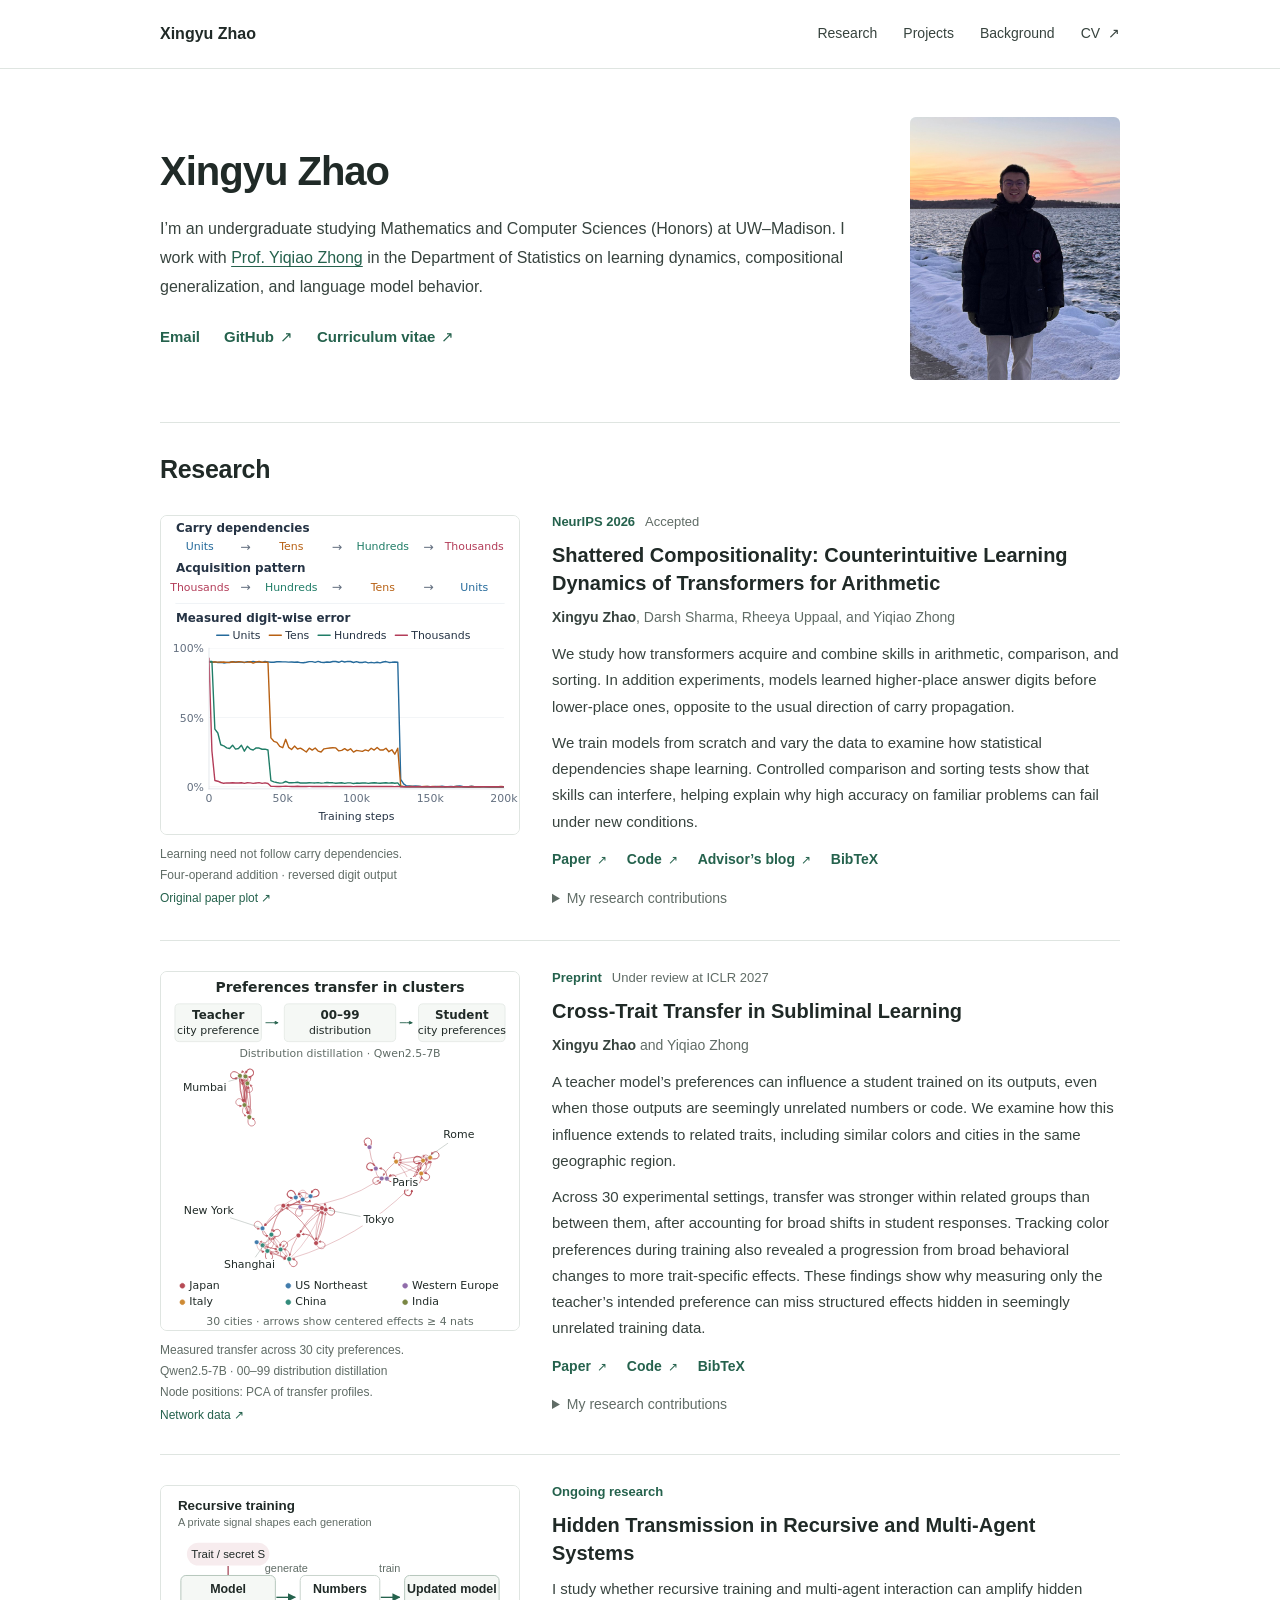
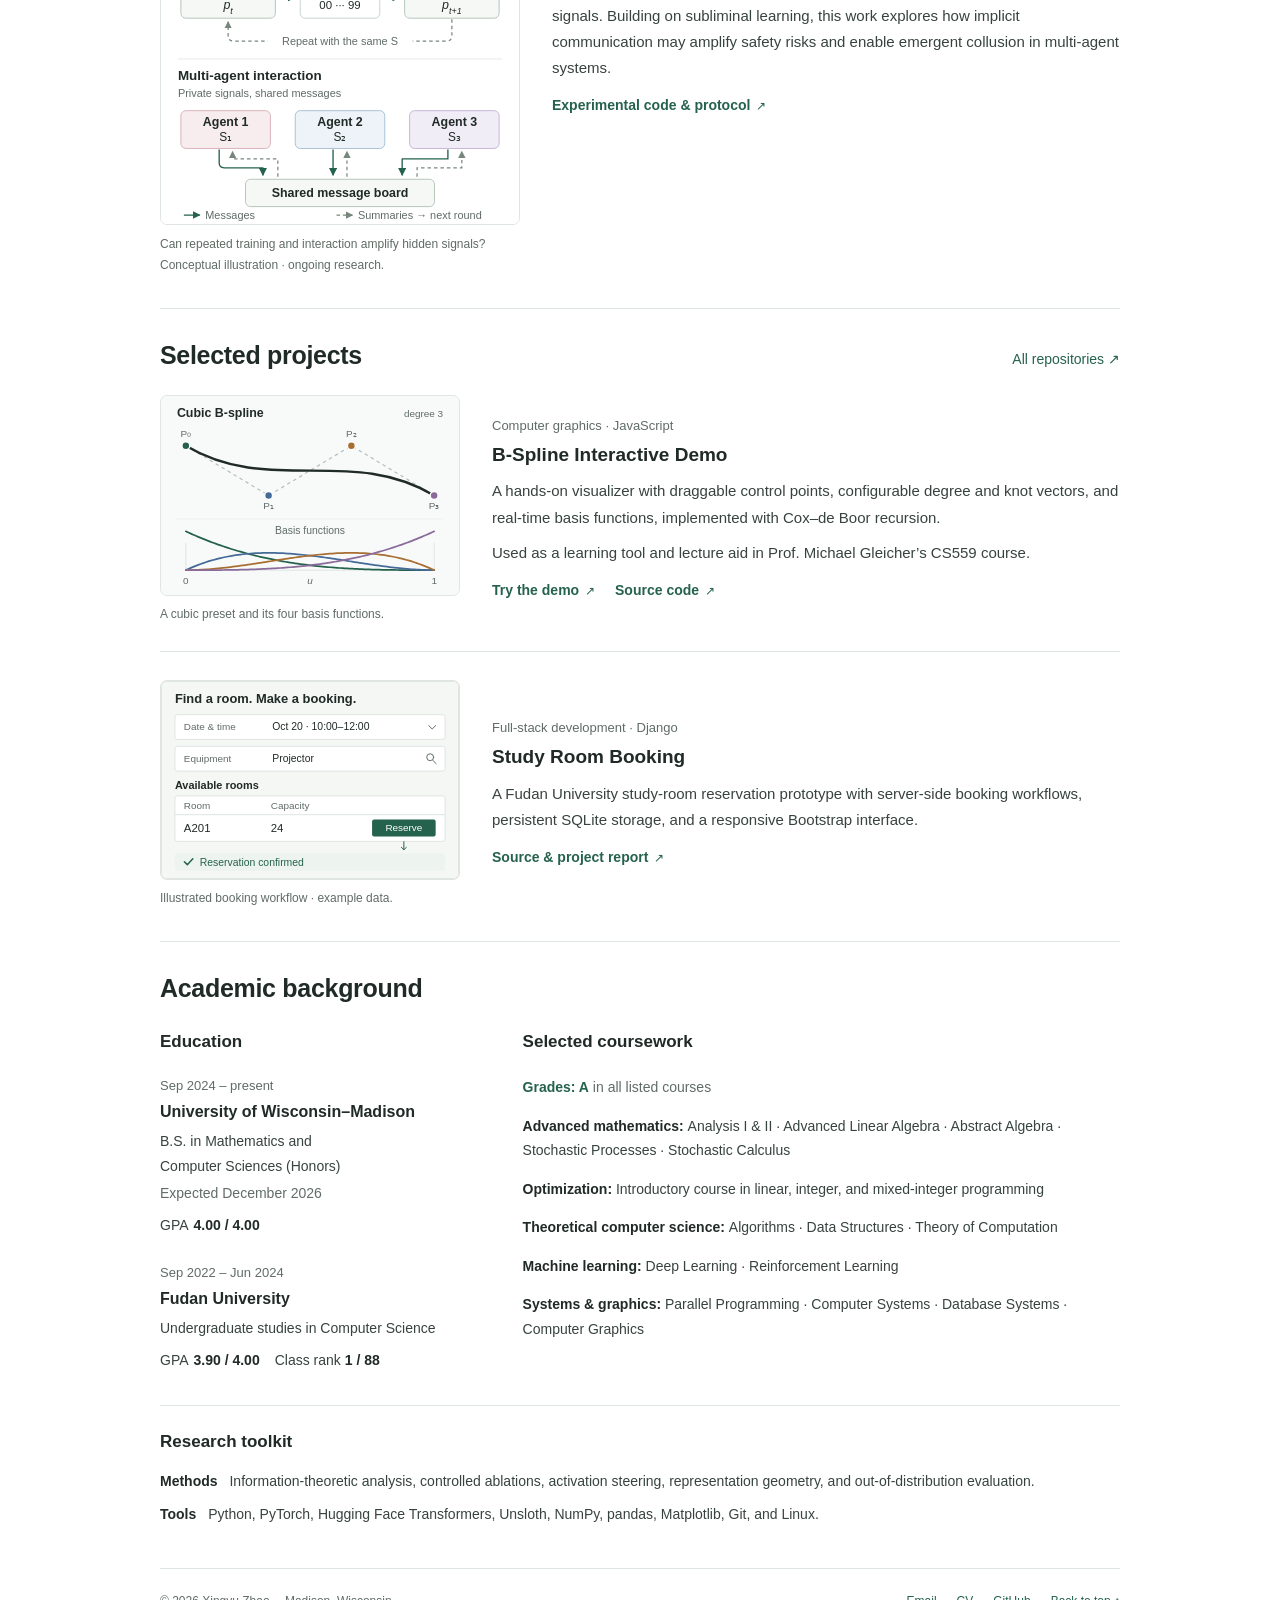
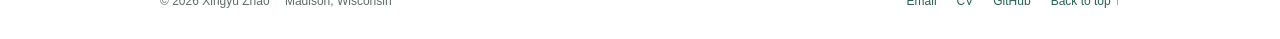
==== index.html @ 3d9fb049 "Expand research introductions with accessible findings Add concise findings and significance based o" ====
<!doctype html>
<html lang="en">
<head>
  <meta charset="utf-8">
  <meta name="viewport" content="width=device-width, initial-scale=1">
  <meta name="theme-color" content="#ffffff">
  <title>Xingyu Zhao | Machine Learning Research</title>
  <meta name="description" content="Xingyu Zhao is an undergraduate researcher at UW–Madison studying transformer learning dynamics, compositional generalization, and behavioral transfer in language models.">
  <meta property="og:title" content="Xingyu Zhao | Machine Learning Research">
  <meta property="og:description" content="Research, publications, and projects in machine learning, learning dynamics, and language models.">
  <meta property="og:type" content="website">
  <meta property="og:url" content="https://peterxingyuzhao.github.io/">
  <link rel="canonical" href="https://peterxingyuzhao.github.io/">
  <link rel="icon" href="assets/favicon.svg" type="image/svg+xml">
  <link rel="stylesheet" href="styles.css?v=20261019-research-introductions">
  <script src="script.js" defer></script>
  <script type="application/ld+json">{"@context":"https://schema.org","@type":"Person","name":"Xingyu Zhao","url":"https://peterxingyuzhao.github.io/","email":"mailto:xzhao468@wisc.edu","affiliation":{"@type":"CollegeOrUniversity","name":"University of Wisconsin–Madison"},"sameAs":["https://github.com/PeterXingyuZhao"]}</script>
</head>
<body>
<a class="skip-link" href="#main">Skip to content</a>
<header class="site-header">
  <div class="header-inner">
    <a class="wordmark" href="#about" aria-label="Xingyu Zhao, home">Xingyu Zhao</a>
    <nav aria-label="Main navigation">
      <a href="#research">Research</a><a href="#projects">Projects</a><a href="#background">Background</a>
      <a class="nav-cv" href="assets/Xingyu_Zhao_CV.pdf">CV <span aria-hidden="true">↗</span></a>
    </nav>
  </div>
</header>
<main id="main" class="page-width">
  <section class="intro" id="about" aria-labelledby="name">
    <div class="intro-main">
      <h1 id="name">Xingyu Zhao</h1>
      <p class="bio">I’m an undergraduate studying Mathematics and Computer Sciences (Honors) at UW–Madison. I work with <a href="https://pages.stat.wisc.edu/~zhong35/">Prof. Yiqiao Zhong</a> in the Department of Statistics on learning dynamics, compositional generalization, and language model behavior.</p>
      <div class="contact-links">
        <a href="mailto:xzhao468@wisc.edu">Email</a>
        <a href="https://github.com/PeterXingyuZhao"><svg viewBox="0 0 24 24" aria-hidden="true"><path d="M9 19c-4 1-4-2-6-2m12 5v-4a3.4 3.4 0 0 0-1-2.7c3.3-.4 6.8-1.6 6.8-7.3A5.7 5.7 0 0 0 19.3 4a5.3 5.3 0 0 0-.1-4S18 0 15 1.6a13.5 13.5 0 0 0-6 0C6 0 4.8 0 4.8 0a5.3 5.3 0 0 0-.1 4A5.7 5.7 0 0 0 3.2 8c0 5.7 3.5 6.9 6.8 7.3A3.4 3.4 0 0 0 9 18v4" transform="translate(0 1) scale(.95)"/></svg>GitHub <span aria-hidden="true">↗</span></a>
        <a href="assets/Xingyu_Zhao_CV.pdf">Curriculum vitae <span aria-hidden="true">↗</span></a>
      </div>
    </div>
    <div class="portrait"><img src="assets/xingyu-zhao-web.jpg" width="1600" height="1200" alt="Xingyu Zhao by the lakeshore at sunset" fetchpriority="high"></div>
  </section>

  <section id="research" class="section" aria-labelledby="research-heading">
    <div class="section-heading"><h2 id="research-heading">Research</h2></div>
    <article class="paper" aria-labelledby="shattered-title">
      <figure class="paper-figure learning-figure">
        <a href="assets/arithmetic-learning-order.svg" aria-label="View the enlarged arithmetic learning figure"><img src="assets/arithmetic-learning-order.svg" width="720" height="640" alt="Measured learning curves for reversed-output addition: higher-place digits improve before lower-place digits, opposite to the direction of carry propagation." loading="lazy" decoding="async"></a>
        <figcaption>Learning need not follow carry dependencies.<span>Four-operand addition · reversed digit output</span><a class="figure-source" href="assets/arithmetic-reversed-output.pdf">Original paper plot <span aria-hidden="true">↗</span></a></figcaption>
      </figure>
      <div class="paper-body">
        <div class="paper-meta"><span class="venue">NeurIPS 2026</span><span>Accepted</span></div>
        <h3 id="shattered-title"><a href="https://arxiv.org/abs/2601.22510">Shattered Compositionality: Counterintuitive Learning Dynamics of Transformers for Arithmetic</a></h3>
        <p class="authors"><strong>Xingyu Zhao</strong>, Darsh Sharma, Rheeya Uppaal, and Yiqiao Zhong</p>
        <p class="paper-summary">We study how transformers acquire and combine skills in arithmetic, comparison, and sorting. In addition experiments, models learned higher-place answer digits before lower-place ones, opposite to the usual direction of carry propagation.</p>
        <p class="paper-summary">We train models from scratch and vary the data to examine how statistical dependencies shape learning. Controlled comparison and sorting tests show that skills can interfere, helping explain why high accuracy on familiar problems can fail under new conditions.</p>
        <div class="resource-links"><a href="https://arxiv.org/abs/2601.22510">Paper <span aria-hidden="true">↗</span></a><a href="https://github.com/PeterXingyuZhao/Arithmetic_Transformer">Code <span aria-hidden="true">↗</span></a><a href="https://yiqiao-zhong.github.io/jekyll/update/2026/02/08/shattered-compositionality.html">Advisor’s blog <span aria-hidden="true">↗</span></a><button type="button" data-citation="shattered">BibTeX</button></div>
        <details class="contribution">
          <summary>My research contributions</summary>
          <p>I led the experimental design, implementation, and analysis, connecting how transformers learn arithmetic to the statistical structure of their training data.</p>
          <ul>
            <li><strong>Statistical diagnostics.</strong> I analyzed conditional dependencies among addition digits and developed conditional mutual-information diagnostics to measure which relationships model predictions capture during training.</li>
            <li><strong>Controlled experiments.</strong> I designed an ablation that randomized only the thousands-place answer digit. In the reversed-output setting, models failed to learn the correctly labeled lower digits, revealing interdependence between arithmetic subskills.</li>
            <li><strong>Generalization at scale.</strong> I constructed distribution-shift tests for comparison and sorting, trained transformers from scratch with up to 100M parameters, and evaluated 10 pretrained language models on mathematical word problems with added reasoning steps. These experiments exposed how strong accuracy on familiar problems can coexist with brittle generalization.</li>
          </ul>
        </details>
      </div>
    </article>
    <article class="paper" aria-labelledby="transfer-title">
      <figure class="paper-figure transfer-figure">
        <a href="assets/city-transfer-network.svg" aria-label="View the enlarged city-transfer network"><img src="assets/city-transfer-network.svg" width="720" height="720" alt="Teacher city preferences pass through distributions over numbers 00 to 99 to students. The measured network of 30 city preferences shows structured cross-trait transfer, with cities colored by region." loading="lazy" decoding="async"></a>
        <figcaption>Measured transfer across 30 city preferences.<span>Qwen2.5-7B · 00–99 distribution distillation</span><span>Node positions: PCA of transfer profiles.</span><a class="figure-source" href="https://github.com/PeterXingyuZhao/cross-trait-transfer/blob/main/data/figures/figure2.json">Network data <span aria-hidden="true">↗</span></a></figcaption>
      </figure>
      <div class="paper-body">
        <div class="paper-meta"><span class="venue muted-venue">Preprint</span><span>Under review at ICLR 2027</span></div>
        <h3 id="transfer-title"><a href="https://arxiv.org/abs/2610.04260">Cross-Trait Transfer in Subliminal Learning</a></h3>
        <p class="authors"><strong>Xingyu Zhao</strong> and Yiqiao Zhong</p>
        <p class="paper-summary">A teacher model’s preferences can influence a student trained on its outputs, even when those outputs are seemingly unrelated numbers or code. We examine how this influence extends to related traits, including similar colors and cities in the same geographic region.</p>
        <p class="paper-summary">Across 30 experimental settings, transfer was stronger within related groups than between them, after accounting for broad shifts in student responses. Tracking color preferences during training also revealed a progression from broad behavioral changes to more trait-specific effects. These findings show why measuring only the teacher’s intended preference can miss structured effects hidden in seemingly unrelated training data.</p>
        <div class="resource-links"><a href="https://arxiv.org/abs/2610.04260">Paper <span aria-hidden="true">↗</span></a><a href="https://github.com/PeterXingyuZhao/cross-trait-transfer">Code <span aria-hidden="true">↗</span></a><button type="button" data-citation="transfer">BibTeX</button></div>
        <details class="contribution">
          <summary>My research contributions</summary>
          <p>I led the experimental design, implementation, and statistical analysis of how language models transmit preferences through semantically unrelated training outputs.</p>
          <ul>
            <li><strong>Network structure and inference.</strong> I built directed matrices measuring how each teacher preference changes student responses. Group-label permutation tests, with Holm correction for multiple comparisons, found stronger transfer within related groups—such as city regions and color families—in all 30 experimental settings.</li>
            <li><strong>Geometry and learning dynamics.</strong> I developed six diagnostic metrics based on shifts in output probabilities and internal representation geometry, measuring their correlations with observed transfer. Singular-value analysis of color-transfer matrices revealed a progression from broad, shared behavioral shifts to more differentiated patterns during training.</li>
            <li><strong>Computational breadth.</strong> I fine-tuned 7–8B-parameter models across four model families using parameter-efficient fine-tuning (LoRA). On Qwen2.5, I also compared learning from sampled outputs with matching the teacher’s probability distribution. These experiments tested how transfer patterns vary across models and training methods.</li>
          </ul>
        </details>
      </div>
    </article>
    <article class="paper paper-ongoing" id="recursive-training" aria-labelledby="recursive-title">
      <figure class="paper-figure">
        <a href="assets/hidden-transmission.svg" aria-label="View the enlarged hidden-transmission research diagram"><img src="assets/hidden-transmission.svg" width="720" height="680" alt="Conceptual diagram of two research directions: a model repeatedly learns from its own numeric outputs, and agents with private signals exchange messages through a shared board." loading="lazy" decoding="async"></a>
        <figcaption>Can repeated training and interaction amplify hidden signals?<span>Conceptual illustration · ongoing research.</span></figcaption>
      </figure>
      <div class="paper-body">
        <div class="paper-meta"><span class="venue">Ongoing research</span></div>
        <h3 id="recursive-title">Hidden Transmission in Recursive and Multi-Agent Systems</h3>
        <p class="paper-summary">I study whether recursive training and multi-agent interaction can amplify hidden signals. Building on subliminal learning, this work explores how implicit communication may amplify safety risks and enable emergent collusion in multi-agent systems.</p>
        <div class="resource-links"><a href="https://github.com/PeterXingyuZhao/cross-trait-transfer/blob/codex/multiround-release/experiments/multiround/README.md">Experimental code &amp; protocol <span aria-hidden="true">↗</span></a></div>
      </div>
    </article>
  </section>

  <section id="projects" class="section" aria-labelledby="projects-heading">
    <div class="section-heading"><h2 id="projects-heading">Selected projects</h2><a class="subtle-link" href="https://github.com/PeterXingyuZhao?tab=repositories">All repositories <span aria-hidden="true">↗</span></a></div>
    <div class="projects-grid">
      <article class="project spline-project">
        <figure class="project-figure">
          <a href="demos/b-spline/" aria-label="Open the interactive B-spline demo"><img src="assets/b-spline-visualization.svg" alt="Cubic B-spline with four control points and their matching basis functions." width="600" height="400" loading="lazy" decoding="async"></a>
          <figcaption>A cubic preset and its four basis functions.</figcaption>
        </figure>
        <div class="project-content"><p class="eyebrow">Computer graphics · JavaScript</p><h3>B-Spline Interactive Demo</h3><p>A hands-on visualizer with draggable control points, configurable degree and knot vectors, and real-time basis functions, implemented with Cox–de Boor recursion.</p><p class="project-note">Used as a learning tool and lecture aid in Prof. Michael Gleicher’s CS559 course.</p><div class="resource-links"><a href="demos/b-spline/">Try the demo <span aria-hidden="true">↗</span></a><a href="https://github.com/PeterXingyuZhao/B-Spline-Demo">Source code <span aria-hidden="true">↗</span></a></div></div>
      </article>
      <article class="project booking-project">
        <figure class="project-figure">
          <a href="https://github.com/PeterXingyuZhao/University-Studyroom-Booking-System" aria-label="Explore the study room booking source and project report"><img src="assets/studyroom-workflow.svg" alt="Study room booking workflow: select a time, filter available rooms by equipment, and confirm a reservation." width="600" height="400" loading="lazy" decoding="async"></a>
          <figcaption>Illustrated booking workflow · example data.</figcaption>
        </figure>
        <div class="project-content"><p class="eyebrow">Full-stack development · Django</p><h3>Study Room Booking</h3><p>A Fudan University study-room reservation prototype with server-side booking workflows, persistent SQLite storage, and a responsive Bootstrap interface.</p><div class="resource-links"><a href="https://github.com/PeterXingyuZhao/University-Studyroom-Booking-System">Source & project report <span aria-hidden="true">↗</span></a></div></div>
      </article>
    </div>
  </section>

  <section id="background" class="section" aria-labelledby="background-heading">
    <div class="section-heading"><h2 id="background-heading">Academic background</h2></div>
    <div class="background-grid">
      <div class="education"><h3 class="small-heading">Education</h3>
        <article class="education-entry"><p class="date">Sep 2024 – present</p><h4>University of Wisconsin–Madison</h4><p>B.S. in Mathematics and<br>Computer Sciences (Honors)</p><p class="education-detail">Expected December 2026</p><p class="achievement">GPA <strong>4.00 / 4.00</strong></p></article>
        <article class="education-entry"><p class="date">Sep 2022 – Jun 2024</p><h4>Fudan University</h4><p>Undergraduate studies in Computer Science</p><p class="achievement">GPA <strong>3.90 / 4.00</strong><span>Class rank <strong>1 / 88</strong></span></p></article>
      </div>
      <div class="coursework">
        <h3 class="small-heading">Selected coursework</h3>
        <p class="coursework-grades"><strong>Grades: A</strong> in all listed courses</p>
        <dl><div><dt>Advanced mathematics</dt> <dd>Analysis I &amp; II · Advanced Linear Algebra · Abstract Algebra · Stochastic Processes · Stochastic Calculus</dd></div>
        <div><dt>Optimization</dt> <dd>Introductory course in linear, integer, and mixed-integer programming</dd></div>
        <div><dt>Theoretical computer science</dt> <dd>Algorithms · Data Structures · Theory of Computation</dd></div>
        <div><dt>Machine learning</dt> <dd>Deep Learning · Reinforcement Learning</dd></div>
        <div><dt>Systems & graphics</dt> <dd>Parallel Programming · Computer Systems · Database Systems · Computer Graphics</dd></div></dl>
      </div>
    </div>
    <div class="methods"><h3 class="small-heading">Research toolkit</h3><div><p><strong>Methods</strong> Information-theoretic analysis, controlled ablations, activation steering, representation geometry, and out-of-distribution evaluation.</p><p><strong>Tools</strong> Python, PyTorch, Hugging Face Transformers, Unsloth, NumPy, pandas, Matplotlib, Git, and Linux.</p></div></div>
  </section>

</main>
<footer class="page-width"><p>© 2026 Xingyu Zhao <span>Madison, Wisconsin</span></p><div><a href="mailto:xzhao468@wisc.edu">Email</a><a href="assets/Xingyu_Zhao_CV.pdf">CV</a><a href="https://github.com/PeterXingyuZhao">GitHub</a><a href="#about">Back to top ↑</a></div></footer>
<dialog id="citation-dialog" aria-labelledby="citation-heading"><div class="dialog-header"><h2 id="citation-heading">Cite this work</h2><button type="button" class="close-dialog" aria-label="Close citation">×</button></div><pre><code id="citation-text"></code></pre><div class="dialog-bottom"><button type="button" id="copy-citation" class="button primary">Copy BibTeX</button><span id="copy-status" role="status" aria-live="polite"></span></div></dialog>
</body>
</html>
---- styles.css ----
:root {
  --ink: #202a27;
  --body: #37433e;
  --muted: #606c66;
  --accent: #25624d;
  --line: #dfe5e1;
  --soft: #f5f7f5;
  --sans: -apple-system, BlinkMacSystemFont, 'Segoe UI', Arial, sans-serif;
}
* { box-sizing: border-box; }
html { scroll-behavior: smooth; scroll-padding-top: 80px; }
body { margin: 0; background: #fff; color: var(--body); font: 16px/1.7 var(--sans); -webkit-font-smoothing: antialiased; }
a { color: var(--accent); text-decoration: none; text-underline-offset: 3px; }
a:hover { text-decoration: underline; }
a:focus-visible, button:focus-visible, summary:focus-visible { outline: 3px solid #ad743f; outline-offset: 4px; }
button { font: inherit; cursor: pointer; }
p, h1, h2, h3, h4, figure { margin: 0; }
.page-width, .header-inner { width: min(960px, calc(100% - 64px)); margin-inline: auto; }
.site-header { background: #fff; border-bottom: 1px solid var(--line); }
.header-inner { min-height: 68px; display: flex; align-items: center; justify-content: space-between; gap: 24px; }
.wordmark { color: var(--ink); font-weight: 650; font-size: 16px; }
.site-header nav { display: flex; align-items: center; gap: 26px; font-size: 14px; }
.site-header nav a { color: var(--body); }
.site-header nav a[aria-current="location"] { color: var(--accent); text-decoration: underline; }
.nav-cv span { margin-left: 4px; }
.intro { display: grid; grid-template-columns: minmax(0, 1fr) 210px; gap: 52px; align-items: center; padding: 48px 0 42px; }
h1 { font-size: 40px; font-weight: 650; line-height: 1.2; letter-spacing: -1px; color: var(--ink); margin-bottom: 20px; }
.bio { font-size: 16px; line-height: 1.8; }
.bio a { text-decoration: underline; }
.contact-links { display: flex; flex-wrap: wrap; gap: 24px; align-items: center; margin-top: 22px; font-size: 15px; font-weight: 550; }
.contact-links a { display: inline-flex; align-items: center; gap: 6px; }
.contact-links svg { display: none; }
/* Frame the supplied photograph without modifying the original image. */
.portrait { position: relative; width: 210px; aspect-ratio: 4 / 5; overflow: hidden; border-radius: 6px; background: var(--soft); }
.portrait img { position: absolute; width: 205%; max-width: none; height: auto; left: -19%; top: -17%; }
.section { border-top: 1px solid var(--line); padding: 30px 0 34px; }
.section-heading { display: flex; align-items: baseline; justify-content: space-between; gap: 20px; margin-bottom: 22px; }
h2 { font-size: 25px; line-height: 1.35; font-weight: 650; color: var(--ink); letter-spacing: -.3px; }
.subtle-link { font-size: 14px; }
.paper { display: grid; grid-template-columns: 360px minmax(0, 1fr); align-items: start; gap: 32px; padding: 3px 0 30px; }
.paper + .paper { border-top: 1px solid var(--line); padding-top: 26px; }
.paper:last-child { padding-bottom: 0; }
.paper-ongoing h3 { color: var(--ink); }
.paper-figure { margin-top: 4px; }
.paper-figure img { display: block; width: 100%; height: auto; }
.paper-figure > a { display: block; border: 1px solid var(--line); border-radius: 7px; overflow: hidden; background: #fff; }
.paper-figure > a:hover { border-color: #92ab9d; }
.paper-figure figcaption { font-size: 12px; line-height: 1.5; color: var(--muted); padding-top: 10px; }
.paper-figure figcaption > span { display: block; margin-top: 3px; }
.paper-figure .figure-source { display: inline-block; margin-top: 5px; }
.paper-meta { display: flex; flex-wrap: wrap; align-items: baseline; gap: 10px; font-size: 13px; color: var(--muted); margin-bottom: 8px; }
.venue { font-weight: 650; color: var(--accent); }
.paper h3 { font-size: 20px; line-height: 1.4; font-weight: 650; margin-bottom: 9px; }
.paper h3 a { color: var(--ink); }
.authors { font-size: 14px; color: var(--muted); margin-bottom: 11px; }
.authors strong { color: var(--body); font-weight: 600; }
.paper-summary { font-size: 15px; line-height: 1.75; }
.paper-summary + .paper-summary { margin-top: 10px; }
.resource-links { display: flex; flex-wrap: wrap; align-items: center; gap: 20px; margin-top: 13px; font-size: 14px; font-weight: 550; }
.resource-links a span { font-size: 12px; margin-left: 2px; }
.resource-links button { border: 0; padding: 0; background: transparent; color: var(--accent); font-size: inherit; font-weight: inherit; }
.resource-links button:hover { text-decoration: underline; text-underline-offset: 3px; }
.contribution { font-size: 14px; line-height: 1.75; margin-top: 14px; }
.contribution summary { cursor: pointer; width: fit-content; color: var(--muted); }
.contribution p { margin-top: 8px; }
.contribution ul { margin: 12px 0 0; padding-left: 20px; }
.contribution li + li { margin-top: 10px; }
.contribution li::marker { color: var(--muted); }
.contribution strong { color: var(--ink); font-weight: 600; }
.projects-grid { display: grid; gap: 28px; }
.project { display: grid; grid-template-columns: 300px minmax(0, 1fr); gap: 32px; align-items: center; }
.project + .project { border-top: 1px solid var(--line); padding-top: 28px; }
.project-figure a { display: block; border: 1px solid var(--line); border-radius: 7px; overflow: hidden; background: var(--soft); }
.project-figure a:hover { border-color: #92ab9d; }
.project-figure img { display: block; width: 100%; height: auto; }
.project-figure figcaption { margin-top: 9px; font-size: 12px; line-height: 1.5; color: var(--muted); }
.eyebrow { font-size: 13px; font-weight: 500; color: var(--muted); }
.project h3 { font-size: 19px; line-height: 1.4; color: var(--ink); margin: 5px 0 10px; font-weight: 650; }
.project p:not(.eyebrow) { font-size: 15px; line-height: 1.75; }
.project-note { margin-top: 9px; }
.background-grid { display: grid; grid-template-columns: minmax(280px, .8fr) minmax(0, 1.5fr); gap: 44px; align-items: start; }
.small-heading { font-size: 17px; font-weight: 600; color: var(--ink); margin: 0 0 18px; }
.education-entry { margin-bottom: 25px; }
.date { font-size: 13px; color: var(--muted); margin-bottom: 3px; }
.education-entry h4 { font-size: 16px; line-height: 1.5; font-weight: 600; color: var(--ink); margin-bottom: 5px; }
.education-entry p:not(.date) { font-size: 14px; line-height: 1.75; }
.education-detail { color: var(--muted); margin-top: 3px; }
.achievement { display: flex; flex-wrap: wrap; gap: 5px; margin-top: 7px; }
.achievement strong { font-weight: 600; color: var(--ink); }
.achievement span { margin-left: 10px; }
.coursework .small-heading { margin-bottom: 18px; }
.coursework-grades { color: var(--muted); font-size: 14px; line-height: 1.75; margin-bottom: 14px; }
.coursework-grades strong { color: var(--accent); font-weight: 600; }
.coursework dl { margin: 0; }
.coursework dl > div { font-size: 14px; line-height: 1.75; margin-bottom: 14px; }
.coursework dl > div:last-child { margin-bottom: 0; }
.coursework dt { display: inline; font-weight: 600; color: var(--ink); }
.coursework dt::after { content: ":"; }
.coursework dd { display: inline; margin: 0; }
.methods { border-top: 1px solid var(--line); padding-top: 22px; margin-top: 8px; }
.methods .small-heading { margin-bottom: 12px; }
.methods p { font-size: 14px; line-height: 1.75; margin-bottom: 8px; }
.methods strong { color: var(--ink); font-weight: 600; margin-right: 8px; }
footer { display: flex; justify-content: space-between; gap: 24px; border-top: 1px solid var(--line); padding: 22px 0 28px; color: var(--muted); font-size: 12px; }
footer p span { margin-left: 12px; }
footer > div { display: flex; gap: 20px; }
dialog { border: 1px solid var(--line); border-radius: 6px; width: min(710px, calc(100% - 32px)); padding: 26px; background: #fff; color: var(--ink); }
dialog::backdrop { background: #18251e88; }
.dialog-header { display: flex; align-items: center; justify-content: space-between; gap: 20px; }
.dialog-header h2 { font-size: 22px; }
.close-dialog { border: 0; background: transparent; font-size: 26px; line-height: 1; color: var(--ink); padding: 7px; }
dialog pre { padding: 18px; background: var(--soft); white-space: pre-wrap; overflow-wrap: anywhere; font-size: 12px; line-height: 1.8; }
.dialog-bottom { display: flex; gap: 15px; align-items: center; }
.button { border: 0; padding: 10px 17px; border-radius: 4px; font-size: 14px; font-weight: 500; }
.button.primary { background: var(--accent); color: #fff; }
.button:hover { background: #1c4d3c; }
#copy-status { font-size: 13px; }
.skip-link { position: fixed; top: -100px; left: 15px; background: var(--ink); color: white; padding: 10px 16px; z-index: 100; }
.skip-link:focus { top: 12px; }
@media (max-width: 800px) {
  .background-grid { grid-template-columns: 1fr; gap: 26px; }
  .education-entry:last-child { margin-bottom: 0; }
}
@media (max-width: 750px) {
  .page-width, .header-inner { width: calc(100% - 40px); }
  .header-inner { min-height: 62px; gap: 16px; }
  .site-header nav { gap: 18px; font-size: 13px; }
  .wordmark { font-size: 14px; }
  .intro { gap: 26px; grid-template-columns: minmax(0, 1fr) 170px; padding: 34px 0; }
  h1 { font-size: 34px; margin-bottom: 15px; }
  .portrait { width: 170px; }
  .bio { font-size: 15px; }
  .contact-links { gap: 18px; font-size: 14px; margin-top: 18px; }
  .paper { grid-template-columns: 280px minmax(0, 1fr); gap: 24px; }
  .paper h3 { font-size: 19px; }
  .projects-grid { gap: 28px; }
  .project { grid-template-columns: 240px minmax(0, 1fr); gap: 24px; }
  footer { flex-wrap: wrap; gap: 12px; }
}
@media (max-width: 720px) {
  .paper { display: flex; flex-direction: column-reverse; gap: 18px; }
  .paper-figure { width: 100%; max-width: 440px; margin: 0; }
}
@media (max-width: 580px) {
  .header-inner { flex-wrap: wrap; justify-content: center; gap: 8px; padding-block: 12px; }
  .wordmark { display: none; }
  .site-header nav { width: 100%; justify-content: space-between; gap: 12px; font-size: 14px; }
  .intro { grid-template-columns: minmax(0, 1fr) 110px; gap: 22px; padding: 28px 0 32px; }
  .intro-main { display: contents; }
  .intro h1 { grid-column: 1; grid-row: 1; margin: 0; }
  .portrait { grid-column: 2; grid-row: 1; width: 110px; aspect-ratio: 1; }
  .portrait img { top: -28%; }
  h1 { font-size: 34px; }
  .bio { grid-column: 1 / -1; font-size: 16px; line-height: 1.75; }
  .contact-links { grid-column: 1 / -1; font-size: 15px; gap: 22px; margin-top: 0; }
  h2 { font-size: 24px; }
  .section { padding: 26px 0 30px; }
  .section-heading { gap: 12px; flex-wrap: wrap; margin-bottom: 20px; }
  .paper h3 { font-size: 20px; }
  .paper-summary { font-size: 15px; }
  .paper + .paper { padding-top: 24px; }
  .resource-links { gap: 18px; }
  .projects-grid, .background-grid { grid-template-columns: 1fr; gap: 26px; }
  .project { grid-template-columns: minmax(0, 1fr); gap: 18px; }
  .project-figure { width: 100%; max-width: 400px; }
  .project + .project { border-top: 1px solid var(--line); padding-top: 22px; }
  .education-entry:last-child { margin-bottom: 0; }
  .methods { margin-top: 18px; }
  footer p span { display: inline-block; margin-left: 8px; }
}
@media (prefers-reduced-motion: reduce) { html { scroll-behavior: auto; } }
@media print {
  .site-header, footer, .resource-links button, dialog, .skip-link { display: none; }
  .page-width { width: 100%; }
  .intro { padding-top: 0; }
  .paper, .project, .education-entry { break-inside: avoid; }
  .contribution { display: none; }
  a { color: inherit; }
}
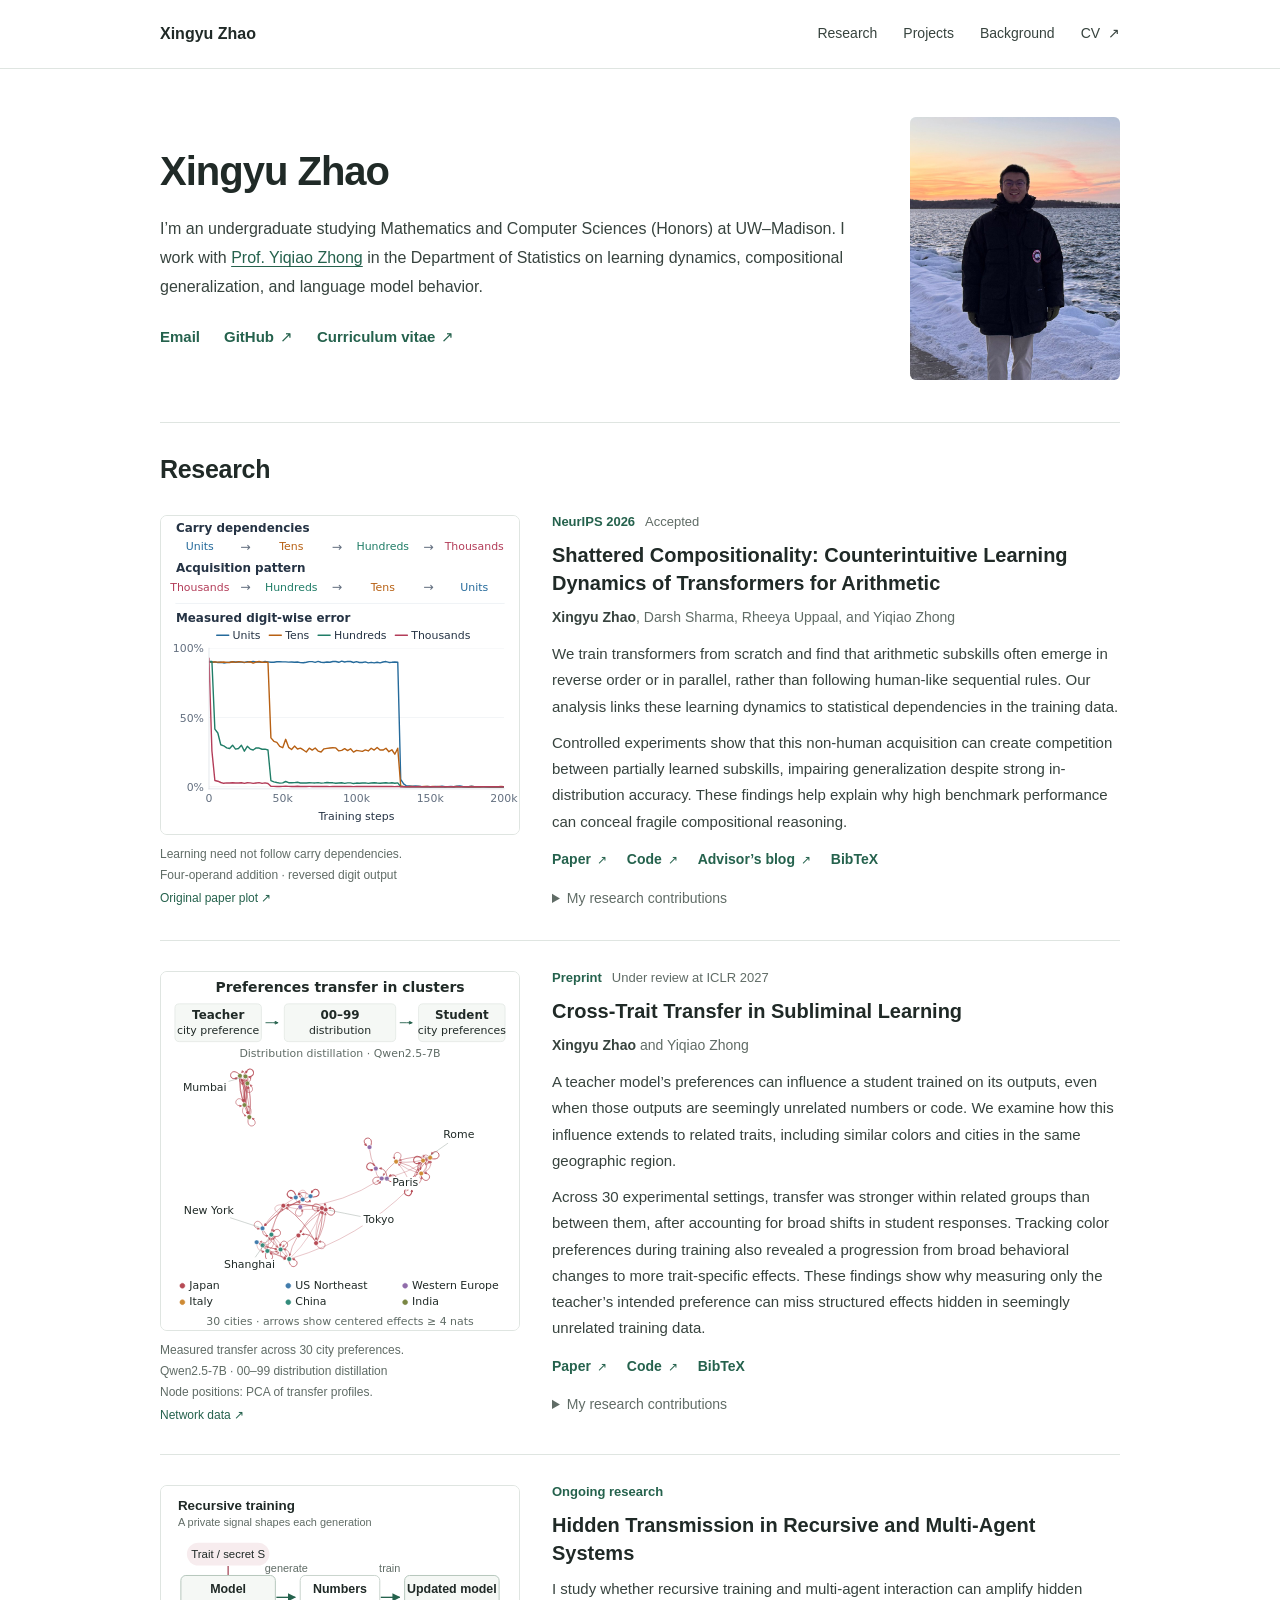
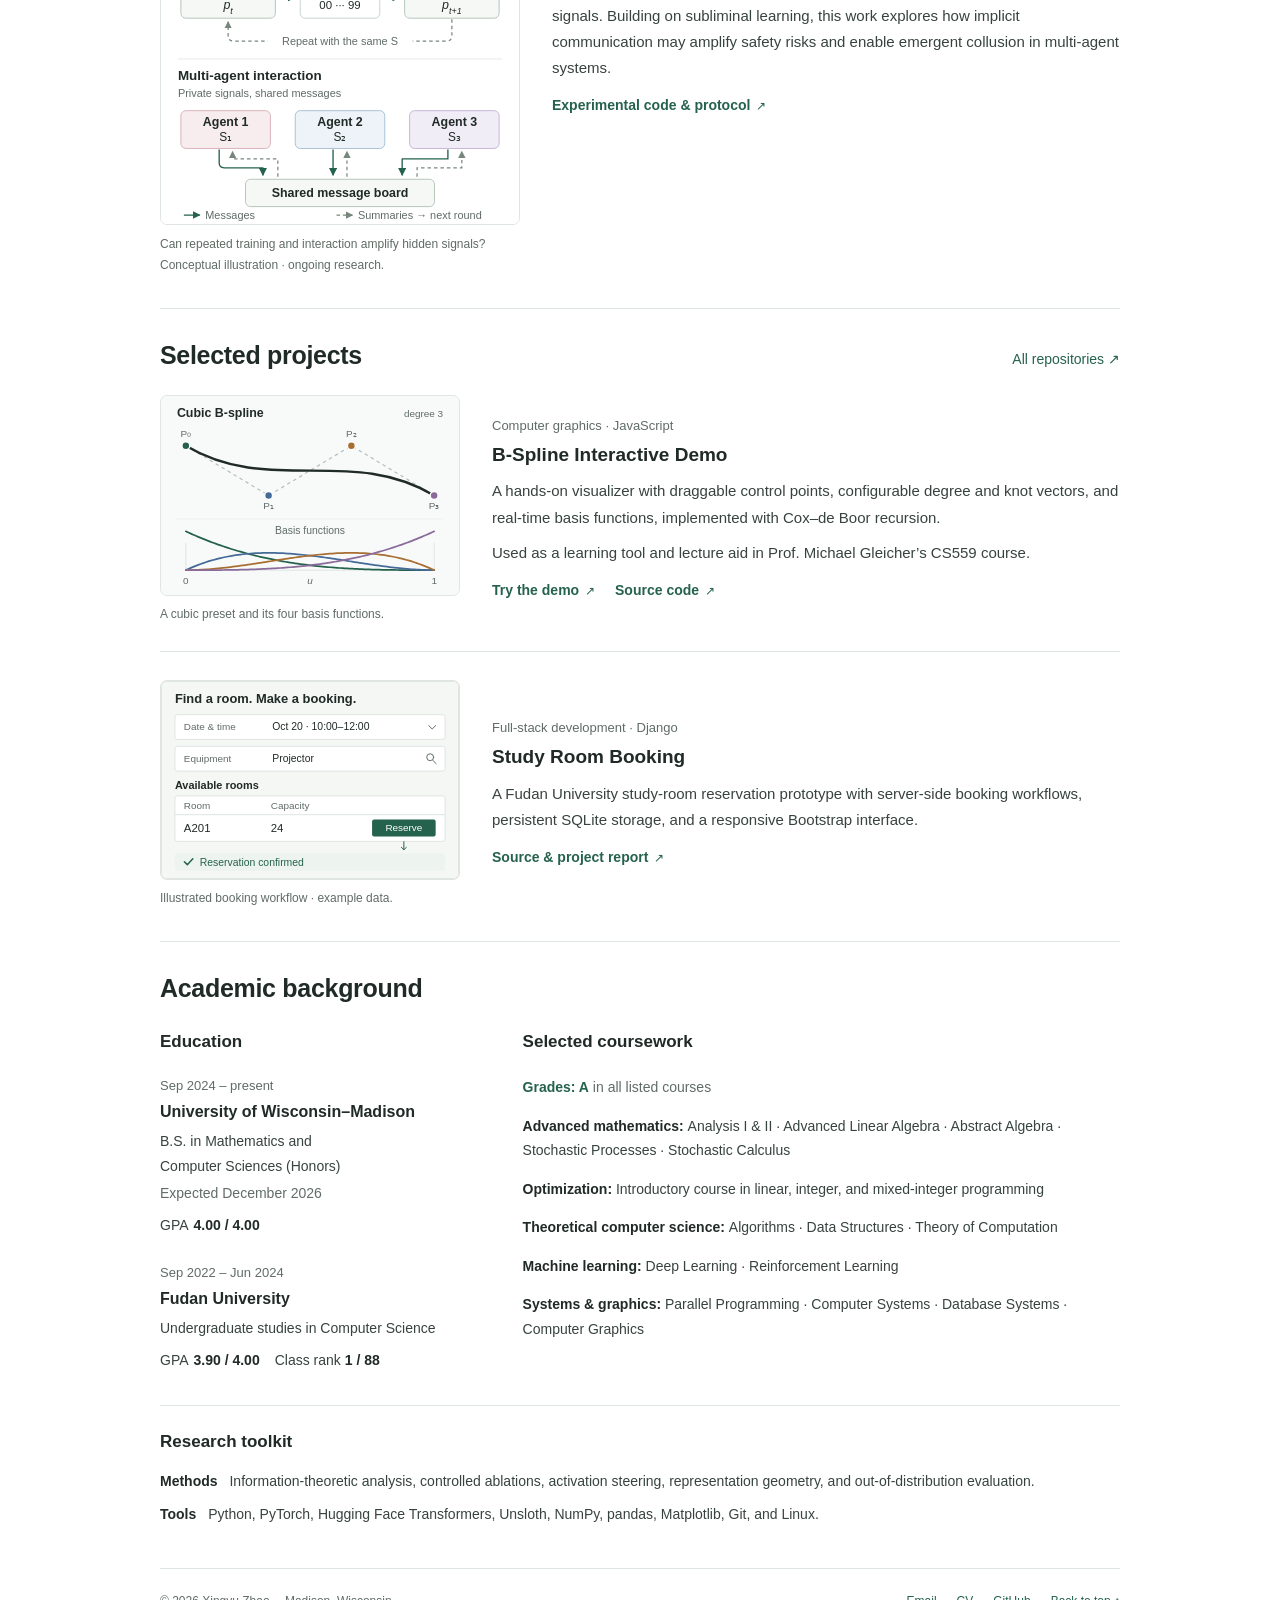
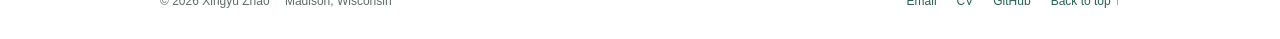
==== commit 78f91cf1: "Clarify subskill competition and generalization in research summary" ====
--- a/index.html
+++ b/index.html
@@ -52,8 +52,8 @@
         <div class="paper-meta"><span class="venue">NeurIPS 2026</span><span>Accepted</span></div>
         <h3 id="shattered-title"><a href="https://arxiv.org/abs/2601.22510">Shattered Compositionality: Counterintuitive Learning Dynamics of Transformers for Arithmetic</a></h3>
         <p class="authors"><strong>Xingyu Zhao</strong>, Darsh Sharma, Rheeya Uppaal, and Yiqiao Zhong</p>
-        <p class="paper-summary">We study how transformers acquire and combine skills in arithmetic, comparison, and sorting. In addition experiments, models learned higher-place answer digits before lower-place ones, opposite to the usual direction of carry propagation.</p>
-        <p class="paper-summary">We train models from scratch and vary the data to examine how statistical dependencies shape learning. Controlled comparison and sorting tests show that skills can interfere, helping explain why high accuracy on familiar problems can fail under new conditions.</p>
+        <p class="paper-summary">We train transformers from scratch and find that arithmetic subskills often emerge in reverse order or in parallel, rather than following human-like sequential rules. Our analysis links these learning dynamics to statistical dependencies in the training data.</p>
+        <p class="paper-summary">Controlled experiments show that this non-human acquisition can create competition between partially learned subskills, impairing generalization despite strong in-distribution accuracy. These findings help explain why high benchmark performance can conceal fragile compositional reasoning.</p>
         <div class="resource-links"><a href="https://arxiv.org/abs/2601.22510">Paper <span aria-hidden="true">↗</span></a><a href="https://github.com/PeterXingyuZhao/Arithmetic_Transformer">Code <span aria-hidden="true">↗</span></a><a href="https://yiqiao-zhong.github.io/jekyll/update/2026/02/08/shattered-compositionality.html">Advisor’s blog <span aria-hidden="true">↗</span></a><button type="button" data-citation="shattered">BibTeX</button></div>
         <details class="contribution">
           <summary>My research contributions</summary>
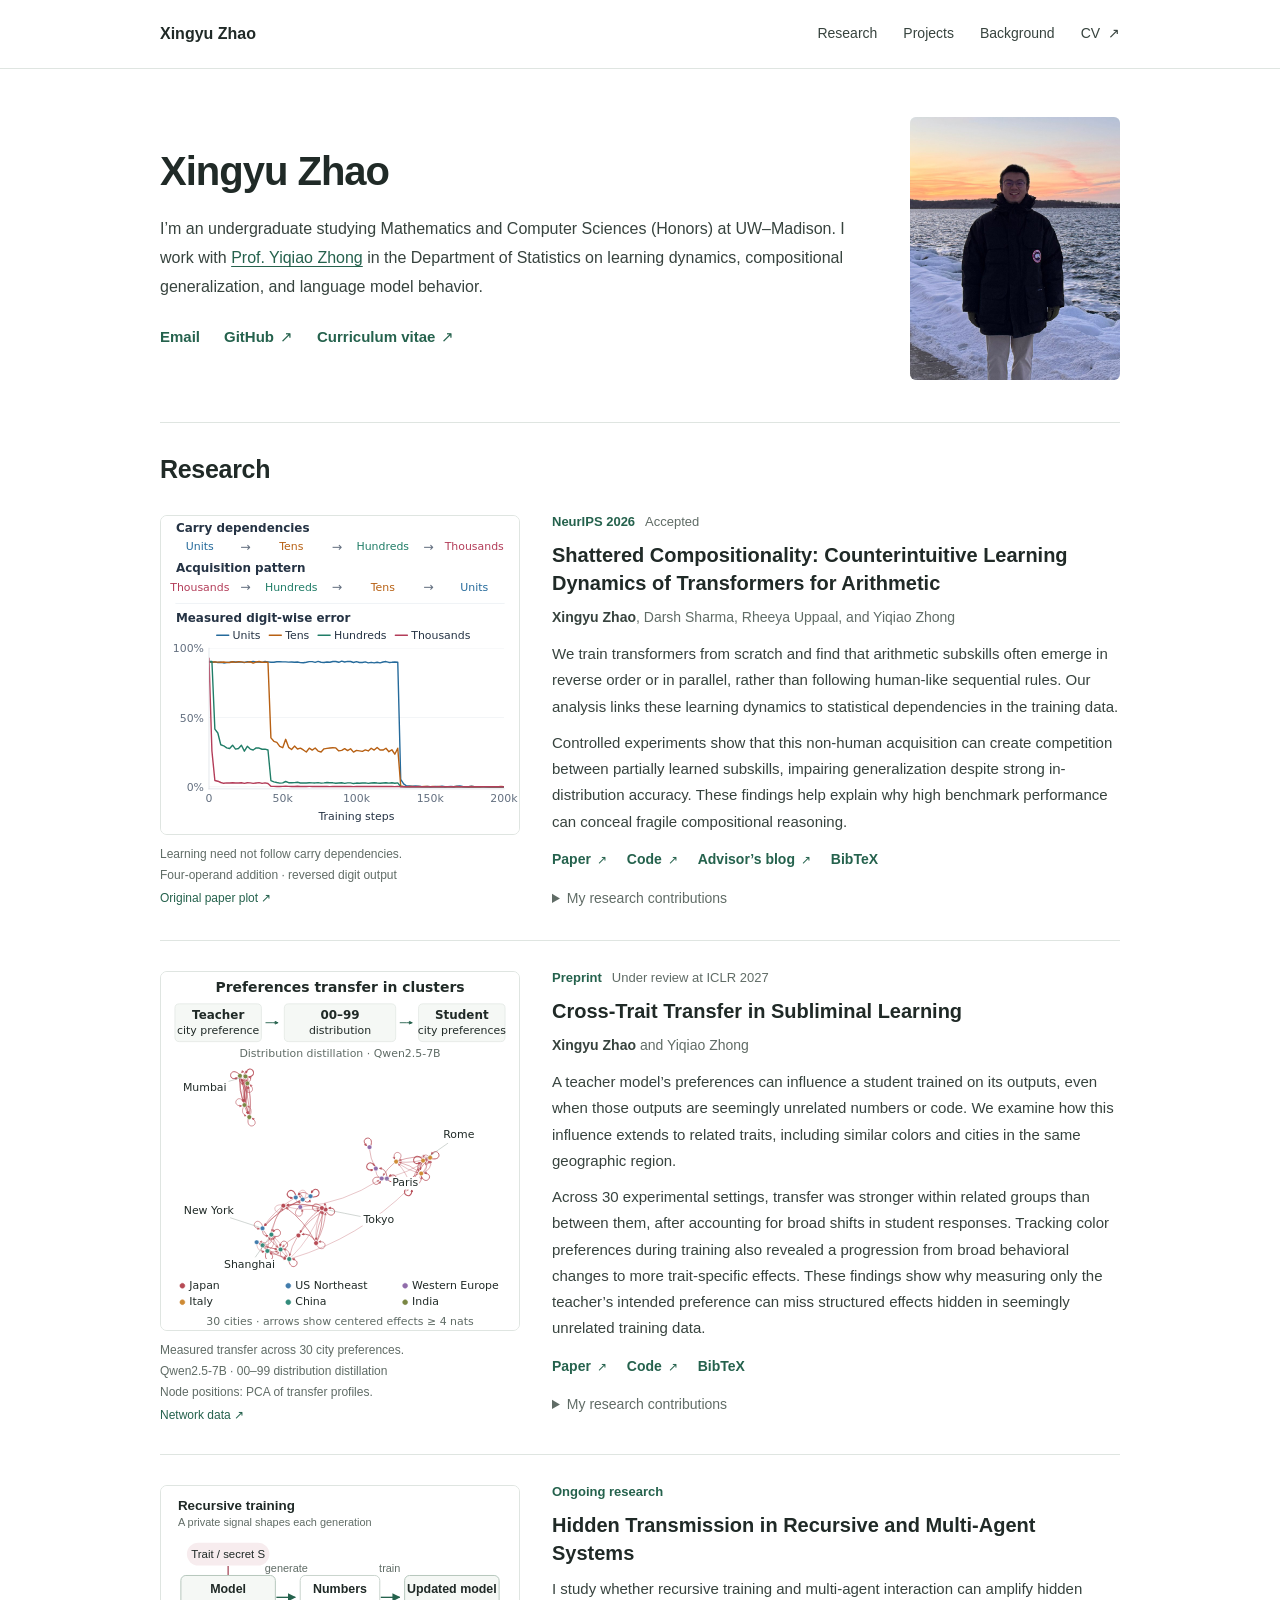
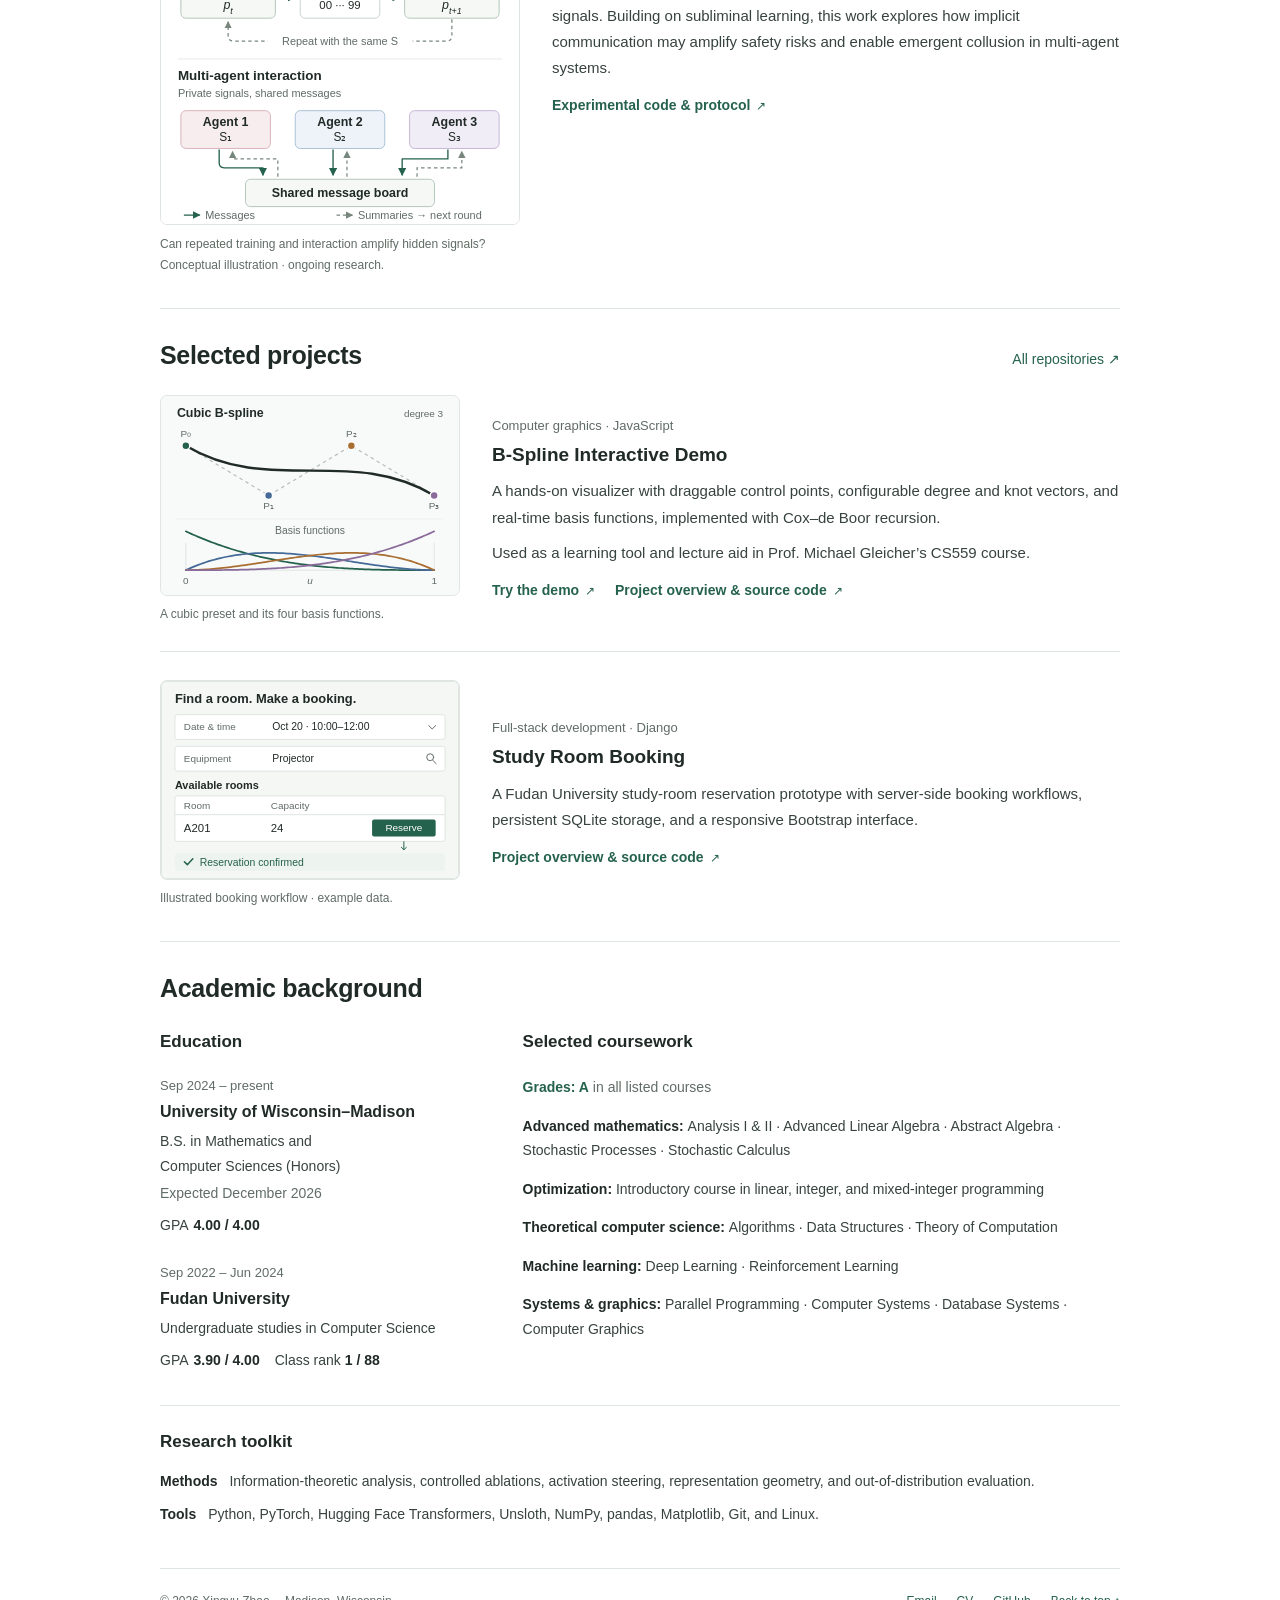
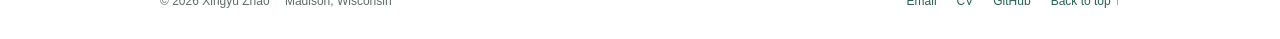
==== commit bd34a652: "Clarify project overview and source links" ====
--- a/index.html
+++ b/index.html
@@ -111,14 +111,14 @@
           <a href="demos/b-spline/" aria-label="Open the interactive B-spline demo"><img src="assets/b-spline-visualization.svg" alt="Cubic B-spline with four control points and their matching basis functions." width="600" height="400" loading="lazy" decoding="async"></a>
           <figcaption>A cubic preset and its four basis functions.</figcaption>
         </figure>
-        <div class="project-content"><p class="eyebrow">Computer graphics · JavaScript</p><h3>B-Spline Interactive Demo</h3><p>A hands-on visualizer with draggable control points, configurable degree and knot vectors, and real-time basis functions, implemented with Cox–de Boor recursion.</p><p class="project-note">Used as a learning tool and lecture aid in Prof. Michael Gleicher’s CS559 course.</p><div class="resource-links"><a href="demos/b-spline/">Try the demo <span aria-hidden="true">↗</span></a><a href="https://github.com/PeterXingyuZhao/B-Spline-Demo">Source code <span aria-hidden="true">↗</span></a></div></div>
+        <div class="project-content"><p class="eyebrow">Computer graphics · JavaScript</p><h3>B-Spline Interactive Demo</h3><p>A hands-on visualizer with draggable control points, configurable degree and knot vectors, and real-time basis functions, implemented with Cox–de Boor recursion.</p><p class="project-note">Used as a learning tool and lecture aid in Prof. Michael Gleicher’s CS559 course.</p><div class="resource-links"><a href="demos/b-spline/">Try the demo <span aria-hidden="true">↗</span></a><a href="https://github.com/PeterXingyuZhao/B-Spline-Demo">Project overview &amp; source code <span aria-hidden="true">↗</span></a></div></div>
       </article>
       <article class="project booking-project">
         <figure class="project-figure">
           <a href="https://github.com/PeterXingyuZhao/University-Studyroom-Booking-System" aria-label="Explore the study room booking source and project report"><img src="assets/studyroom-workflow.svg" alt="Study room booking workflow: select a time, filter available rooms by equipment, and confirm a reservation." width="600" height="400" loading="lazy" decoding="async"></a>
           <figcaption>Illustrated booking workflow · example data.</figcaption>
         </figure>
-        <div class="project-content"><p class="eyebrow">Full-stack development · Django</p><h3>Study Room Booking</h3><p>A Fudan University study-room reservation prototype with server-side booking workflows, persistent SQLite storage, and a responsive Bootstrap interface.</p><div class="resource-links"><a href="https://github.com/PeterXingyuZhao/University-Studyroom-Booking-System">Source & project report <span aria-hidden="true">↗</span></a></div></div>
+        <div class="project-content"><p class="eyebrow">Full-stack development · Django</p><h3>Study Room Booking</h3><p>A Fudan University study-room reservation prototype with server-side booking workflows, persistent SQLite storage, and a responsive Bootstrap interface.</p><div class="resource-links"><a href="https://github.com/PeterXingyuZhao/University-Studyroom-Booking-System">Project overview &amp; source code <span aria-hidden="true">↗</span></a></div></div>
       </article>
     </div>
   </section>
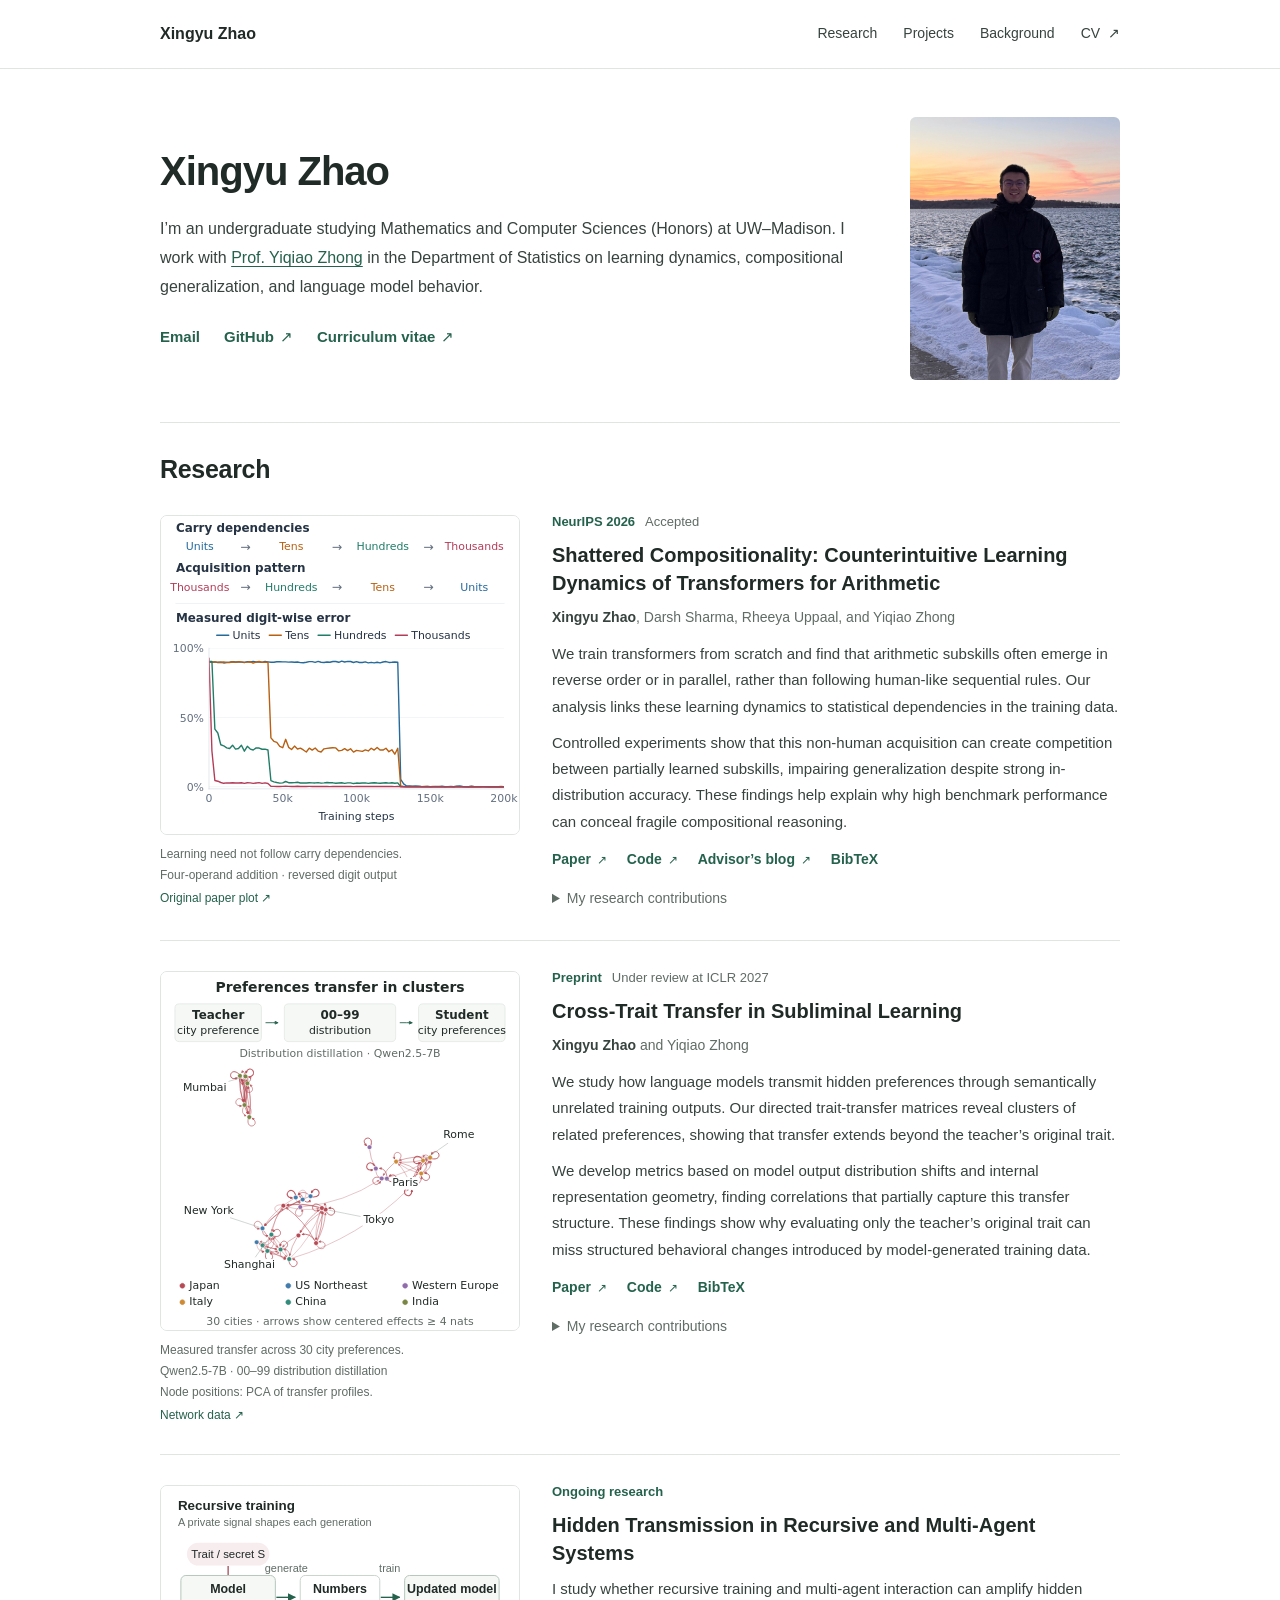
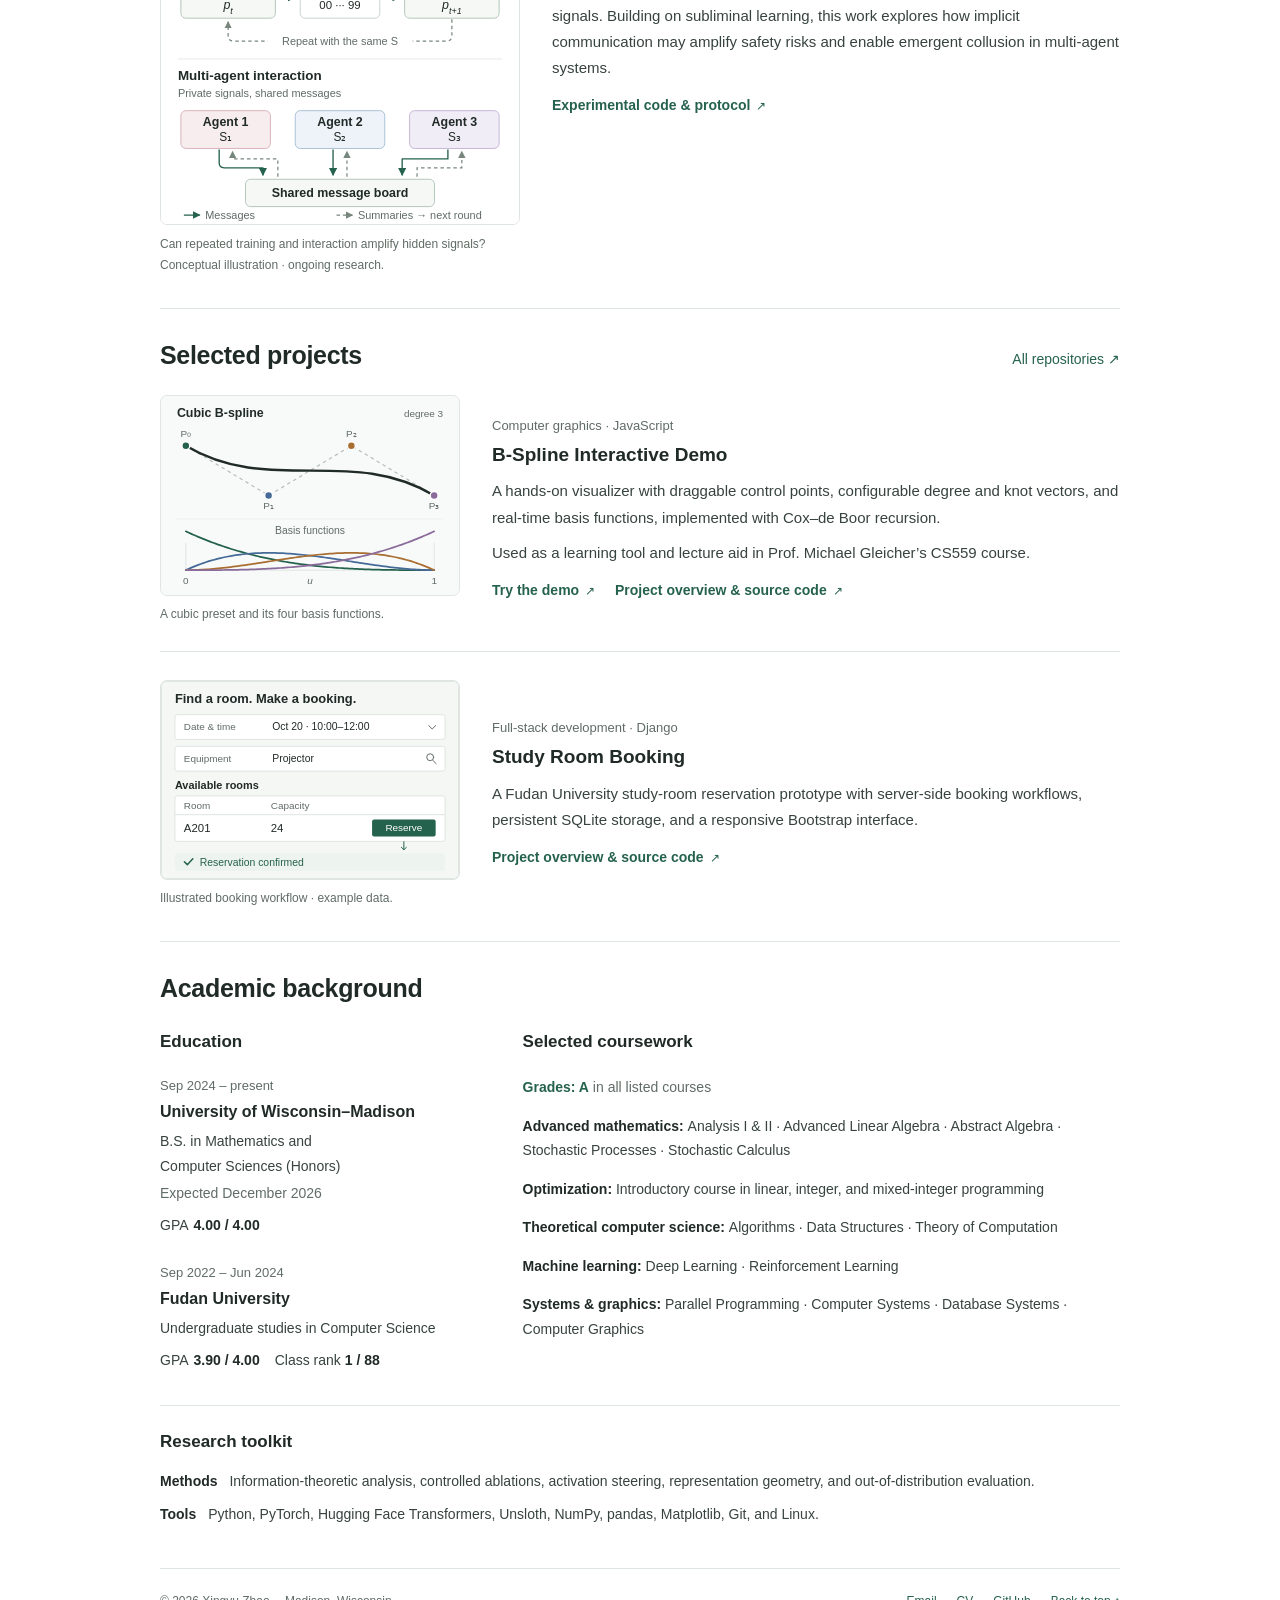
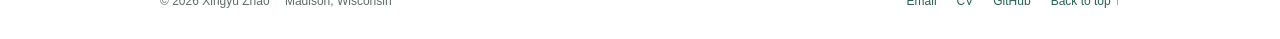
==== commit a428505f: "Refine cross-trait transfer research summary" ====
--- a/index.html
+++ b/index.html
@@ -75,8 +75,8 @@
         <div class="paper-meta"><span class="venue muted-venue">Preprint</span><span>Under review at ICLR 2027</span></div>
         <h3 id="transfer-title"><a href="https://arxiv.org/abs/2610.04260">Cross-Trait Transfer in Subliminal Learning</a></h3>
         <p class="authors"><strong>Xingyu Zhao</strong> and Yiqiao Zhong</p>
-        <p class="paper-summary">A teacher model’s preferences can influence a student trained on its outputs, even when those outputs are seemingly unrelated numbers or code. We examine how this influence extends to related traits, including similar colors and cities in the same geographic region.</p>
-        <p class="paper-summary">Across 30 experimental settings, transfer was stronger within related groups than between them, after accounting for broad shifts in student responses. Tracking color preferences during training also revealed a progression from broad behavioral changes to more trait-specific effects. These findings show why measuring only the teacher’s intended preference can miss structured effects hidden in seemingly unrelated training data.</p>
+        <p class="paper-summary">We study how language models transmit hidden preferences through semantically unrelated training outputs. Our directed trait-transfer matrices reveal clusters of related preferences, showing that transfer extends beyond the teacher’s original trait.</p>
+        <p class="paper-summary">We develop metrics based on model output distribution shifts and internal representation geometry, finding correlations that partially capture this transfer structure. These findings show why evaluating only the teacher’s original trait can miss structured behavioral changes introduced by model-generated training data.</p>
         <div class="resource-links"><a href="https://arxiv.org/abs/2610.04260">Paper <span aria-hidden="true">↗</span></a><a href="https://github.com/PeterXingyuZhao/cross-trait-transfer">Code <span aria-hidden="true">↗</span></a><button type="button" data-citation="transfer">BibTeX</button></div>
         <details class="contribution">
           <summary>My research contributions</summary>
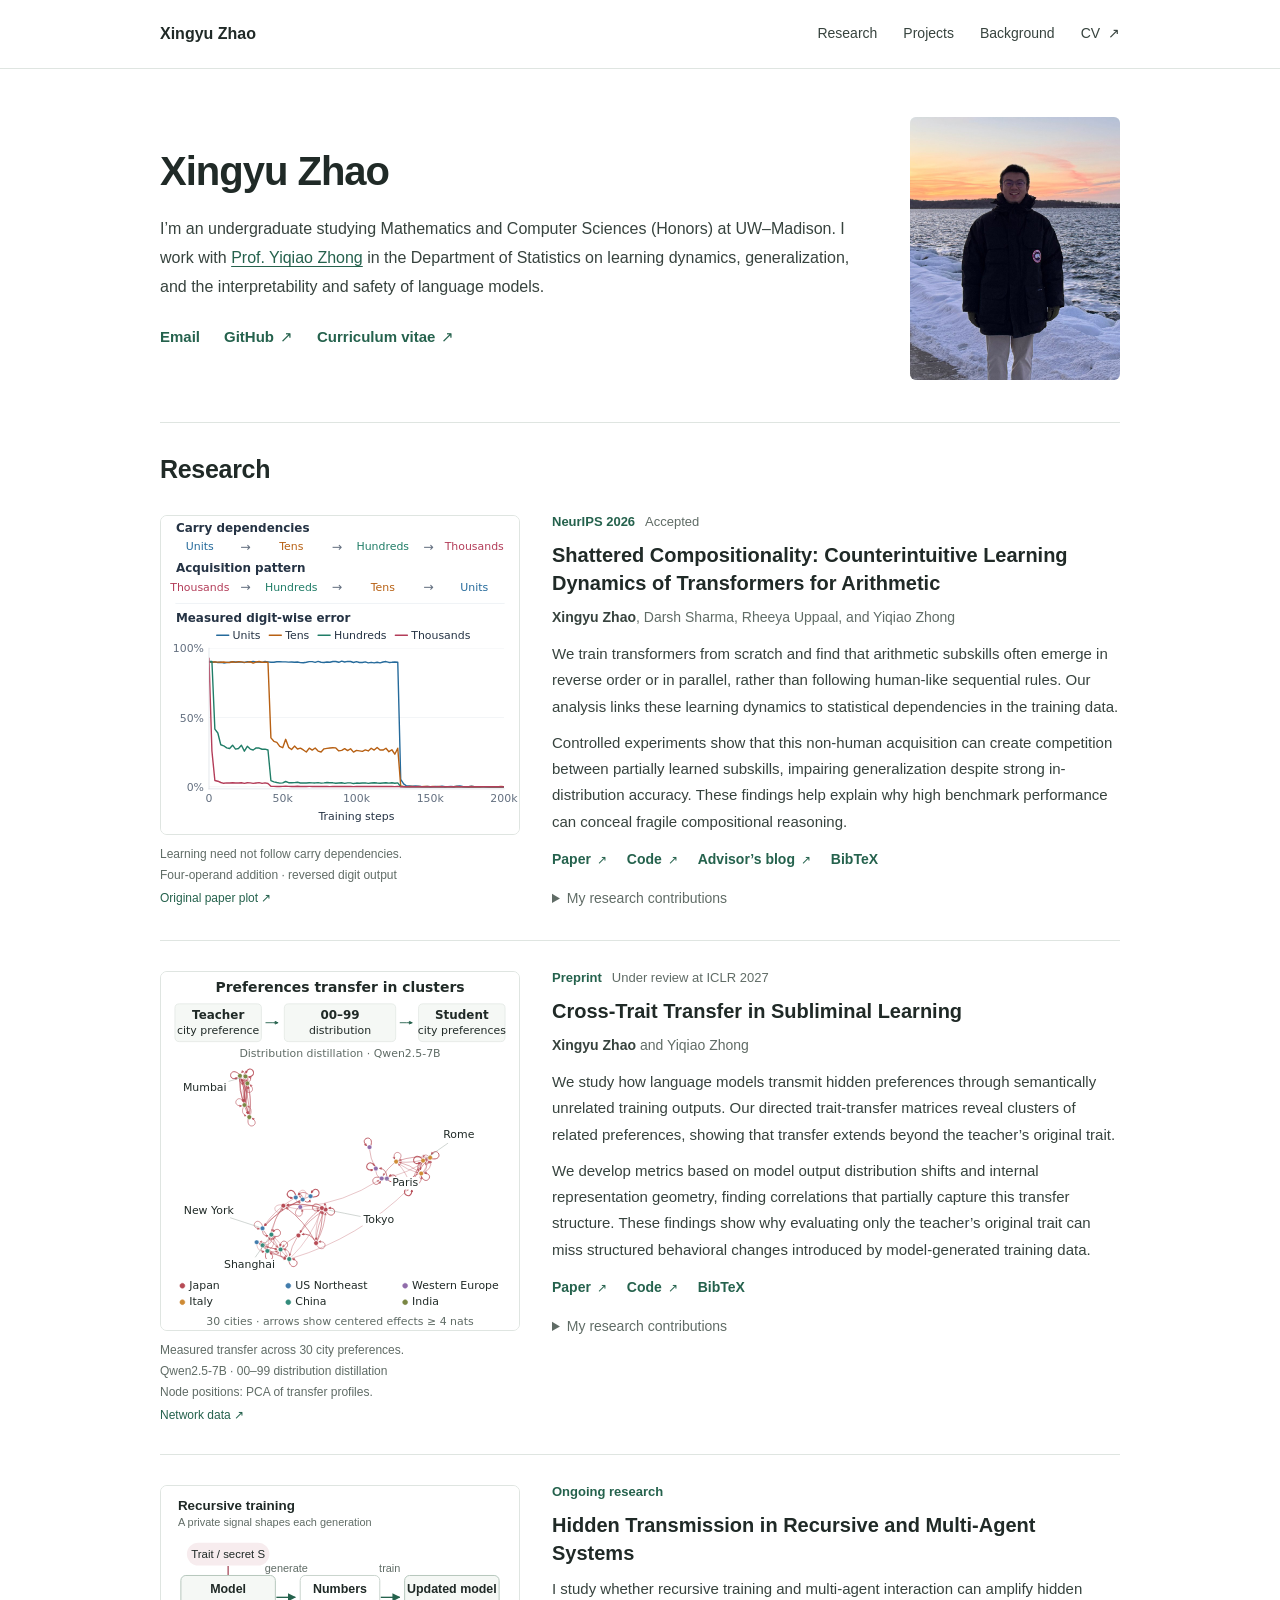
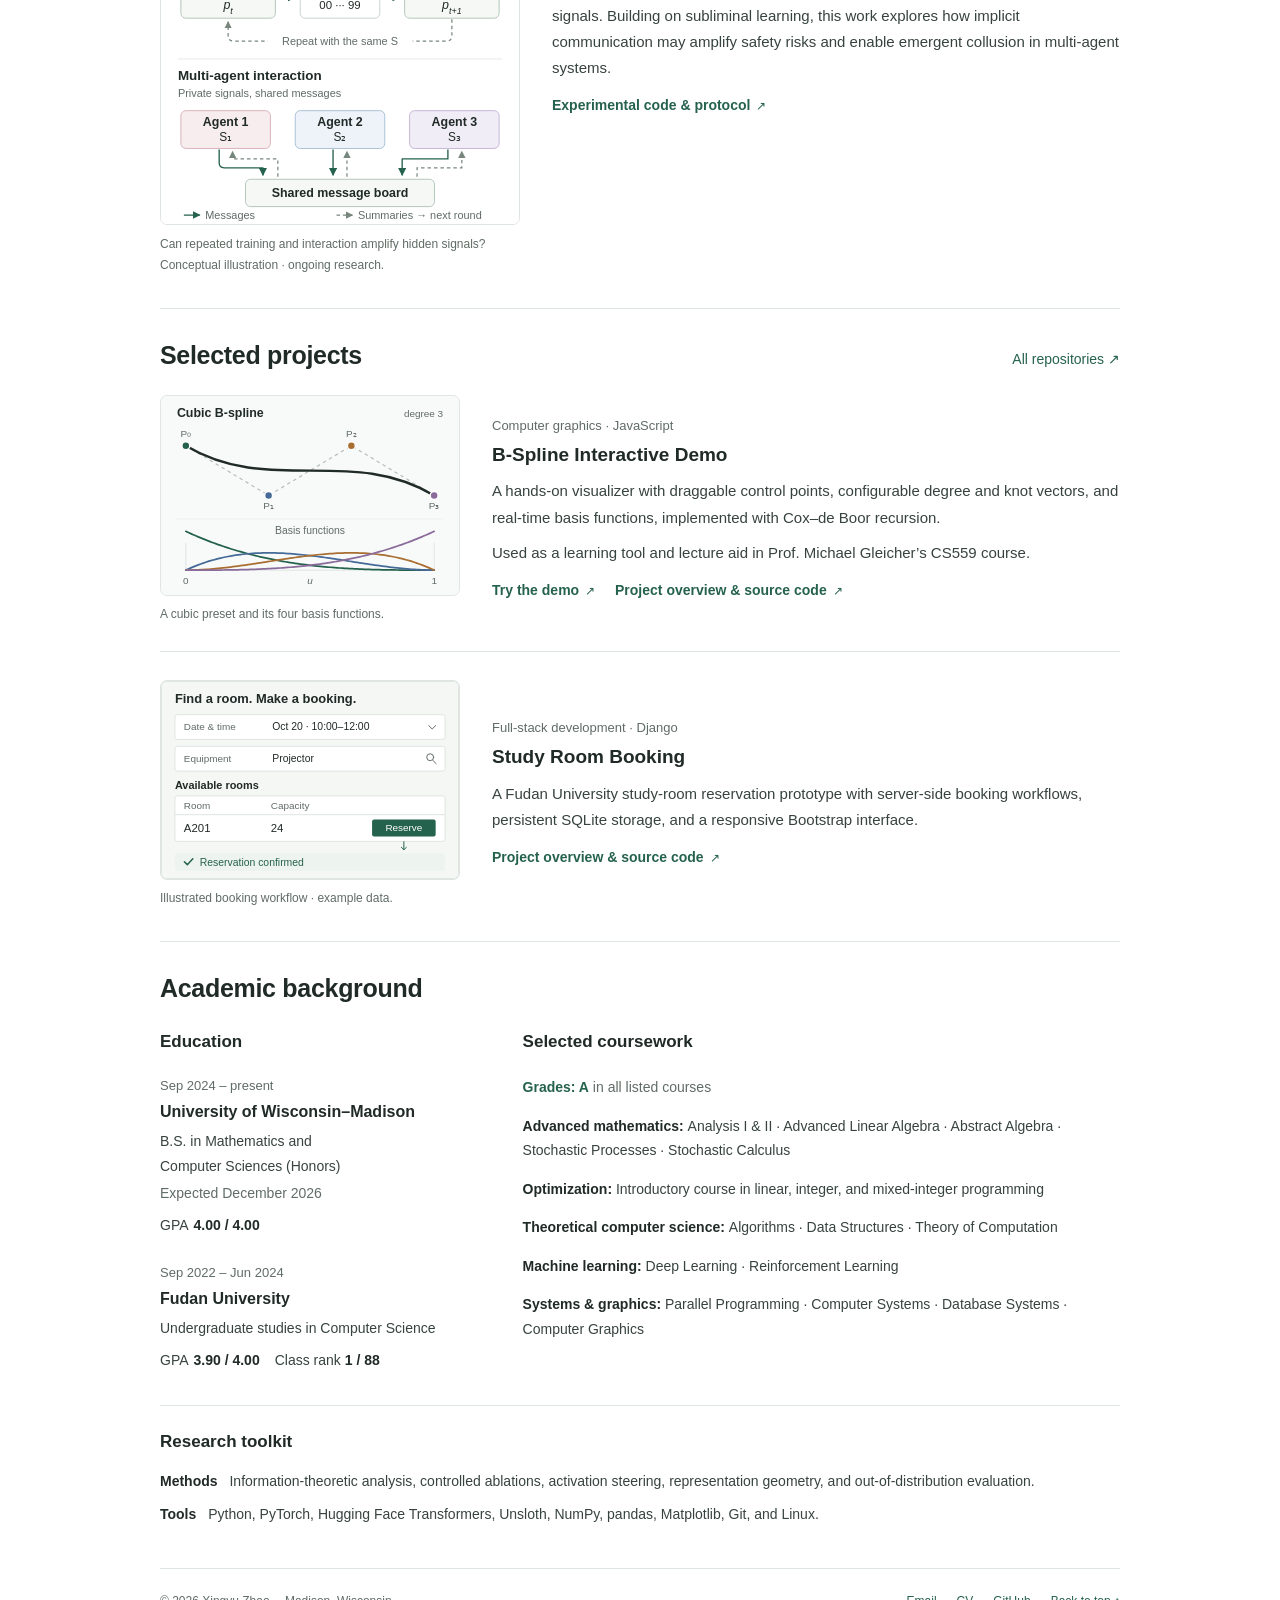
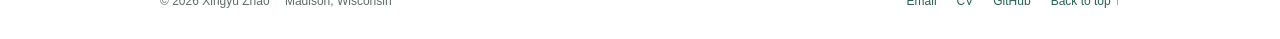
==== commit 34e94f03: "Align homepage research interests with current work" ====
--- a/index.html
+++ b/index.html
@@ -5,9 +5,9 @@
   <meta name="viewport" content="width=device-width, initial-scale=1">
   <meta name="theme-color" content="#ffffff">
   <title>Xingyu Zhao | Machine Learning Research</title>
-  <meta name="description" content="Xingyu Zhao is an undergraduate researcher at UW–Madison studying transformer learning dynamics, compositional generalization, and behavioral transfer in language models.">
+  <meta name="description" content="Xingyu Zhao is an undergraduate researcher at UW–Madison studying learning dynamics, generalization, and the interpretability and safety of language models.">
   <meta property="og:title" content="Xingyu Zhao | Machine Learning Research">
-  <meta property="og:description" content="Research, publications, and projects in machine learning, learning dynamics, and language models.">
+  <meta property="og:description" content="Research on learning dynamics, generalization, and the interpretability and safety of language models.">
   <meta property="og:type" content="website">
   <meta property="og:url" content="https://peterxingyuzhao.github.io/">
   <link rel="canonical" href="https://peterxingyuzhao.github.io/">
@@ -23,7 +23,7 @@
     <a class="wordmark" href="#about" aria-label="Xingyu Zhao, home">Xingyu Zhao</a>
     <nav aria-label="Main navigation">
       <a href="#research">Research</a><a href="#projects">Projects</a><a href="#background">Background</a>
-      <a class="nav-cv" href="assets/Xingyu_Zhao_CV.pdf">CV <span aria-hidden="true">↗</span></a>
+      <a class="nav-cv" href="assets/Xingyu_Zhao_CV.pdf?v=20261019-research-interests">CV <span aria-hidden="true">↗</span></a>
     </nav>
   </div>
 </header>
@@ -31,11 +31,11 @@
   <section class="intro" id="about" aria-labelledby="name">
     <div class="intro-main">
       <h1 id="name">Xingyu Zhao</h1>
-      <p class="bio">I’m an undergraduate studying Mathematics and Computer Sciences (Honors) at UW–Madison. I work with <a href="https://pages.stat.wisc.edu/~zhong35/">Prof. Yiqiao Zhong</a> in the Department of Statistics on learning dynamics, compositional generalization, and language model behavior.</p>
+      <p class="bio">I’m an undergraduate studying Mathematics and Computer Sciences (Honors) at UW–Madison. I work with <a href="https://pages.stat.wisc.edu/~zhong35/">Prof. Yiqiao Zhong</a> in the Department of Statistics on learning dynamics, generalization, and the interpretability and safety of language models.</p>
       <div class="contact-links">
         <a href="mailto:xzhao468@wisc.edu">Email</a>
         <a href="https://github.com/PeterXingyuZhao"><svg viewBox="0 0 24 24" aria-hidden="true"><path d="M9 19c-4 1-4-2-6-2m12 5v-4a3.4 3.4 0 0 0-1-2.7c3.3-.4 6.8-1.6 6.8-7.3A5.7 5.7 0 0 0 19.3 4a5.3 5.3 0 0 0-.1-4S18 0 15 1.6a13.5 13.5 0 0 0-6 0C6 0 4.8 0 4.8 0a5.3 5.3 0 0 0-.1 4A5.7 5.7 0 0 0 3.2 8c0 5.7 3.5 6.9 6.8 7.3A3.4 3.4 0 0 0 9 18v4" transform="translate(0 1) scale(.95)"/></svg>GitHub <span aria-hidden="true">↗</span></a>
-        <a href="assets/Xingyu_Zhao_CV.pdf">Curriculum vitae <span aria-hidden="true">↗</span></a>
+        <a href="assets/Xingyu_Zhao_CV.pdf?v=20261019-research-interests">Curriculum vitae <span aria-hidden="true">↗</span></a>
       </div>
     </div>
     <div class="portrait"><img src="assets/xingyu-zhao-web.jpg" width="1600" height="1200" alt="Xingyu Zhao by the lakeshore at sunset" fetchpriority="high"></div>
@@ -144,7 +144,7 @@
   </section>
 
 </main>
-<footer class="page-width"><p>© 2026 Xingyu Zhao <span>Madison, Wisconsin</span></p><div><a href="mailto:xzhao468@wisc.edu">Email</a><a href="assets/Xingyu_Zhao_CV.pdf">CV</a><a href="https://github.com/PeterXingyuZhao">GitHub</a><a href="#about">Back to top ↑</a></div></footer>
+<footer class="page-width"><p>© 2026 Xingyu Zhao <span>Madison, Wisconsin</span></p><div><a href="mailto:xzhao468@wisc.edu">Email</a><a href="assets/Xingyu_Zhao_CV.pdf?v=20261019-research-interests">CV</a><a href="https://github.com/PeterXingyuZhao">GitHub</a><a href="#about">Back to top ↑</a></div></footer>
 <dialog id="citation-dialog" aria-labelledby="citation-heading"><div class="dialog-header"><h2 id="citation-heading">Cite this work</h2><button type="button" class="close-dialog" aria-label="Close citation">×</button></div><pre><code id="citation-text"></code></pre><div class="dialog-bottom"><button type="button" id="copy-citation" class="button primary">Copy BibTeX</button><span id="copy-status" role="status" aria-live="polite"></span></div></dialog>
 </body>
 </html>
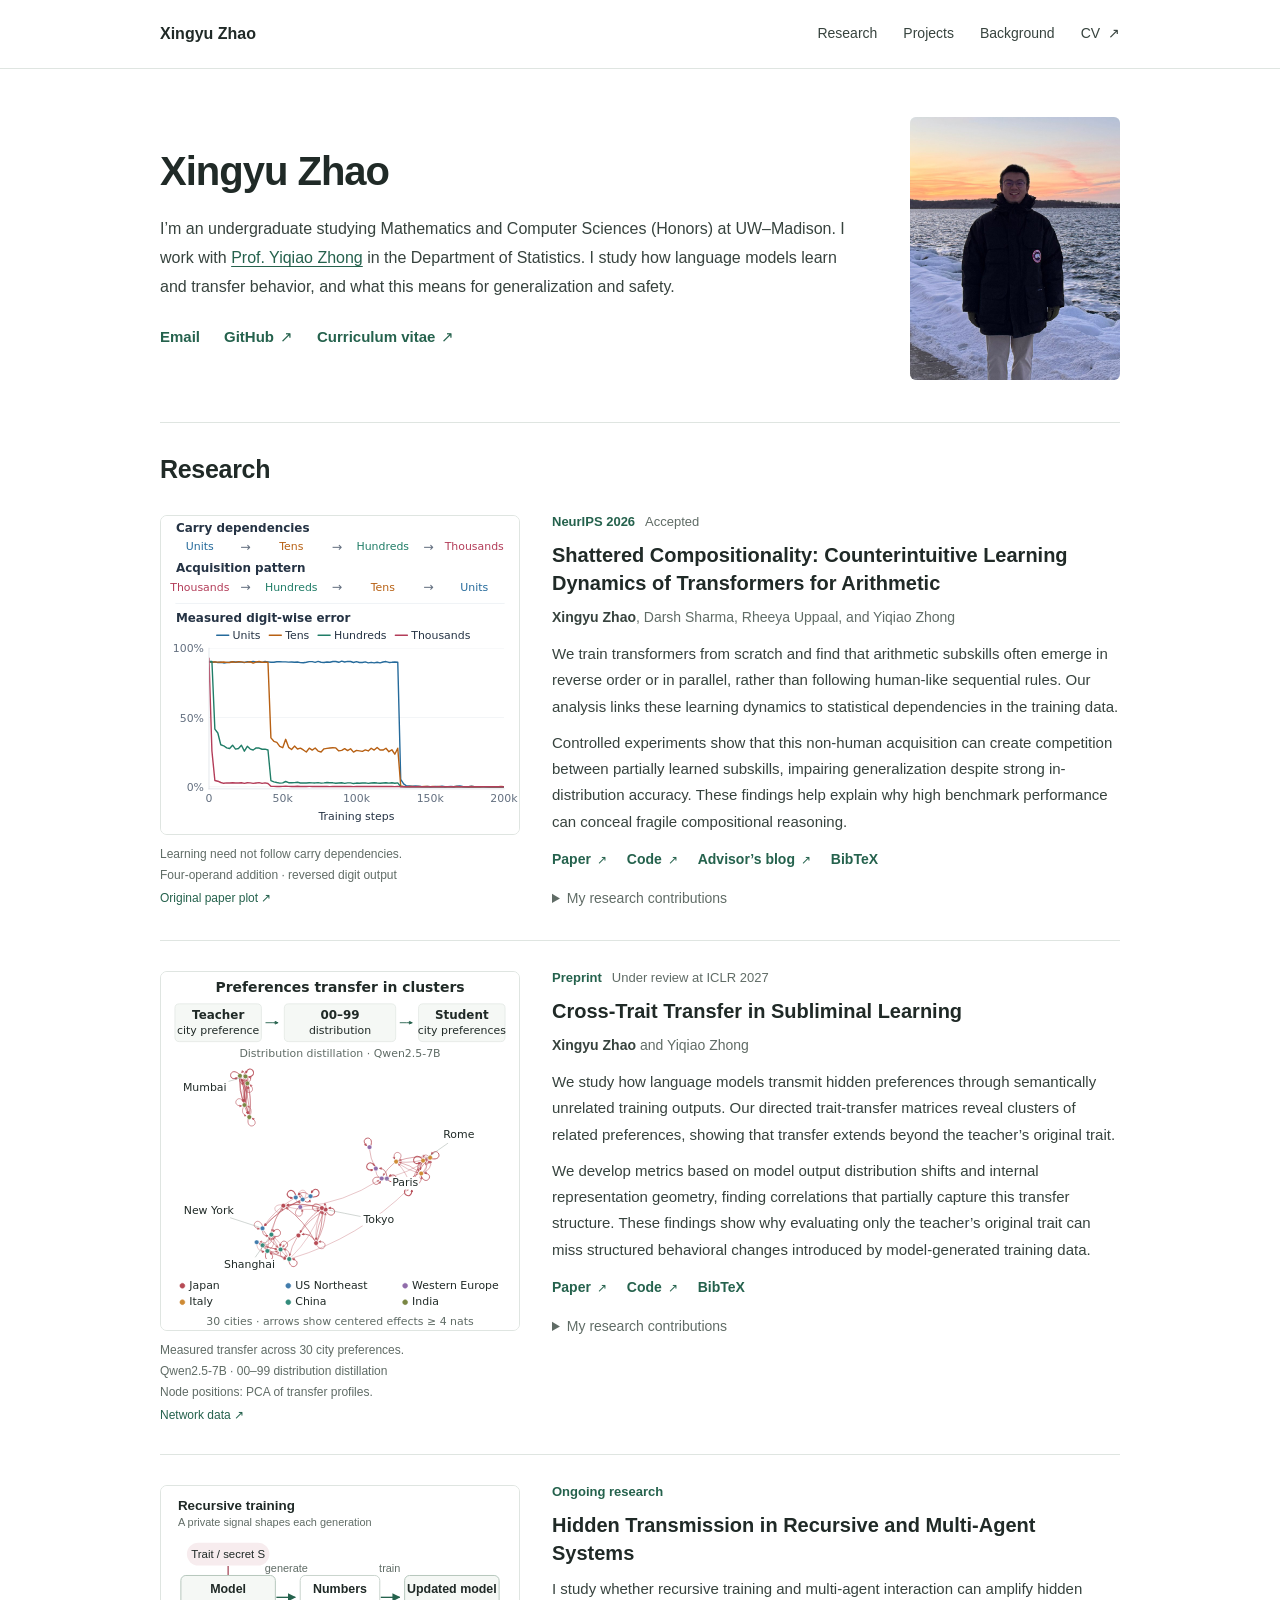
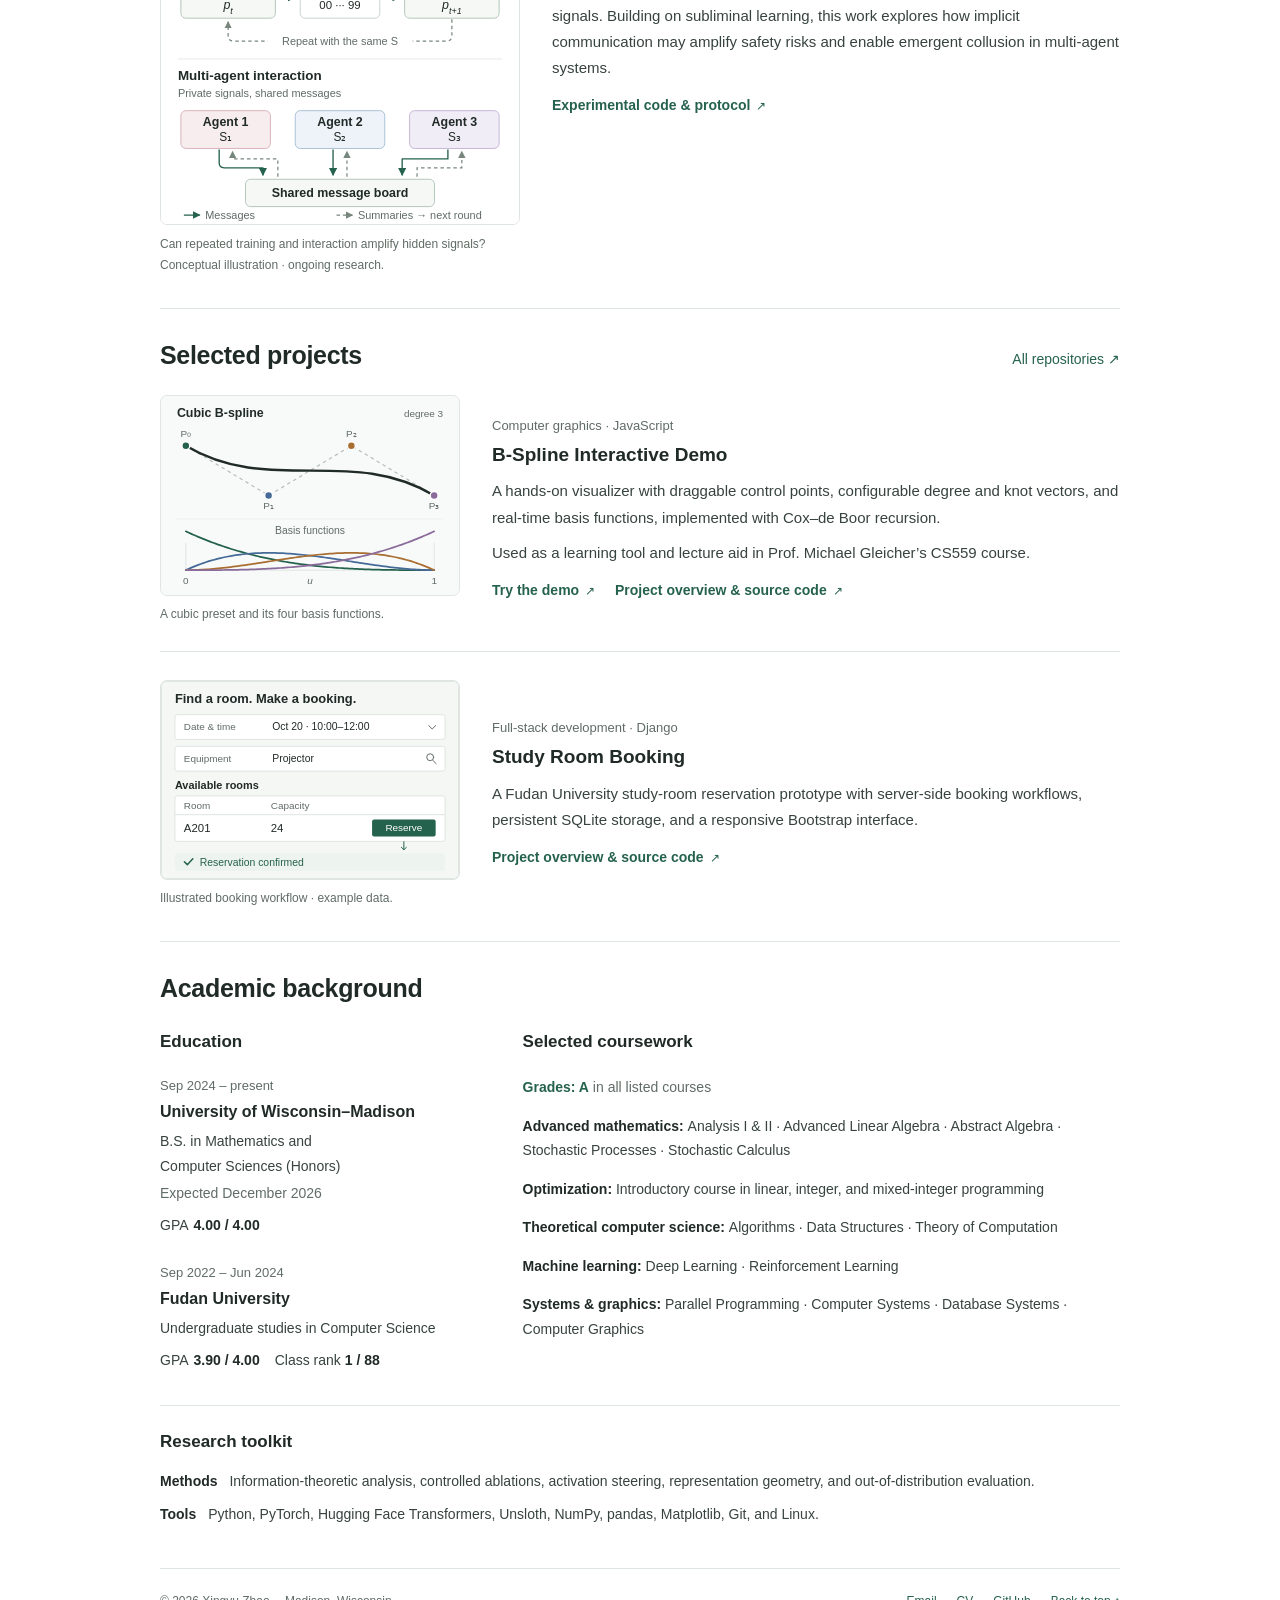
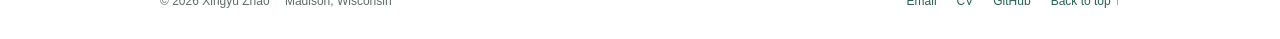
==== commit b5caeca5: "Use clearer research-interest sentence on homepage" ====
--- a/index.html
+++ b/index.html
@@ -5,9 +5,9 @@
   <meta name="viewport" content="width=device-width, initial-scale=1">
   <meta name="theme-color" content="#ffffff">
   <title>Xingyu Zhao | Machine Learning Research</title>
-  <meta name="description" content="Xingyu Zhao is an undergraduate researcher at UW–Madison studying learning dynamics, generalization, and the interpretability and safety of language models.">
+  <meta name="description" content="Xingyu Zhao studies how language models learn and transfer behavior, and what this means for generalization and safety.">
   <meta property="og:title" content="Xingyu Zhao | Machine Learning Research">
-  <meta property="og:description" content="Research on learning dynamics, generalization, and the interpretability and safety of language models.">
+  <meta property="og:description" content="Research on how language models learn and transfer behavior, with implications for generalization and safety.">
   <meta property="og:type" content="website">
   <meta property="og:url" content="https://peterxingyuzhao.github.io/">
   <link rel="canonical" href="https://peterxingyuzhao.github.io/">
@@ -31,7 +31,7 @@
   <section class="intro" id="about" aria-labelledby="name">
     <div class="intro-main">
       <h1 id="name">Xingyu Zhao</h1>
-      <p class="bio">I’m an undergraduate studying Mathematics and Computer Sciences (Honors) at UW–Madison. I work with <a href="https://pages.stat.wisc.edu/~zhong35/">Prof. Yiqiao Zhong</a> in the Department of Statistics on learning dynamics, generalization, and the interpretability and safety of language models.</p>
+      <p class="bio">I’m an undergraduate studying Mathematics and Computer Sciences (Honors) at UW–Madison. I work with <a href="https://pages.stat.wisc.edu/~zhong35/">Prof. Yiqiao Zhong</a> in the Department of Statistics. I study how language models learn and transfer behavior, and what this means for generalization and safety.</p>
       <div class="contact-links">
         <a href="mailto:xzhao468@wisc.edu">Email</a>
         <a href="https://github.com/PeterXingyuZhao"><svg viewBox="0 0 24 24" aria-hidden="true"><path d="M9 19c-4 1-4-2-6-2m12 5v-4a3.4 3.4 0 0 0-1-2.7c3.3-.4 6.8-1.6 6.8-7.3A5.7 5.7 0 0 0 19.3 4a5.3 5.3 0 0 0-.1-4S18 0 15 1.6a13.5 13.5 0 0 0-6 0C6 0 4.8 0 4.8 0a5.3 5.3 0 0 0-.1 4A5.7 5.7 0 0 0 3.2 8c0 5.7 3.5 6.9 6.8 7.3A3.4 3.4 0 0 0 9 18v4" transform="translate(0 1) scale(.95)"/></svg>GitHub <span aria-hidden="true">↗</span></a>
